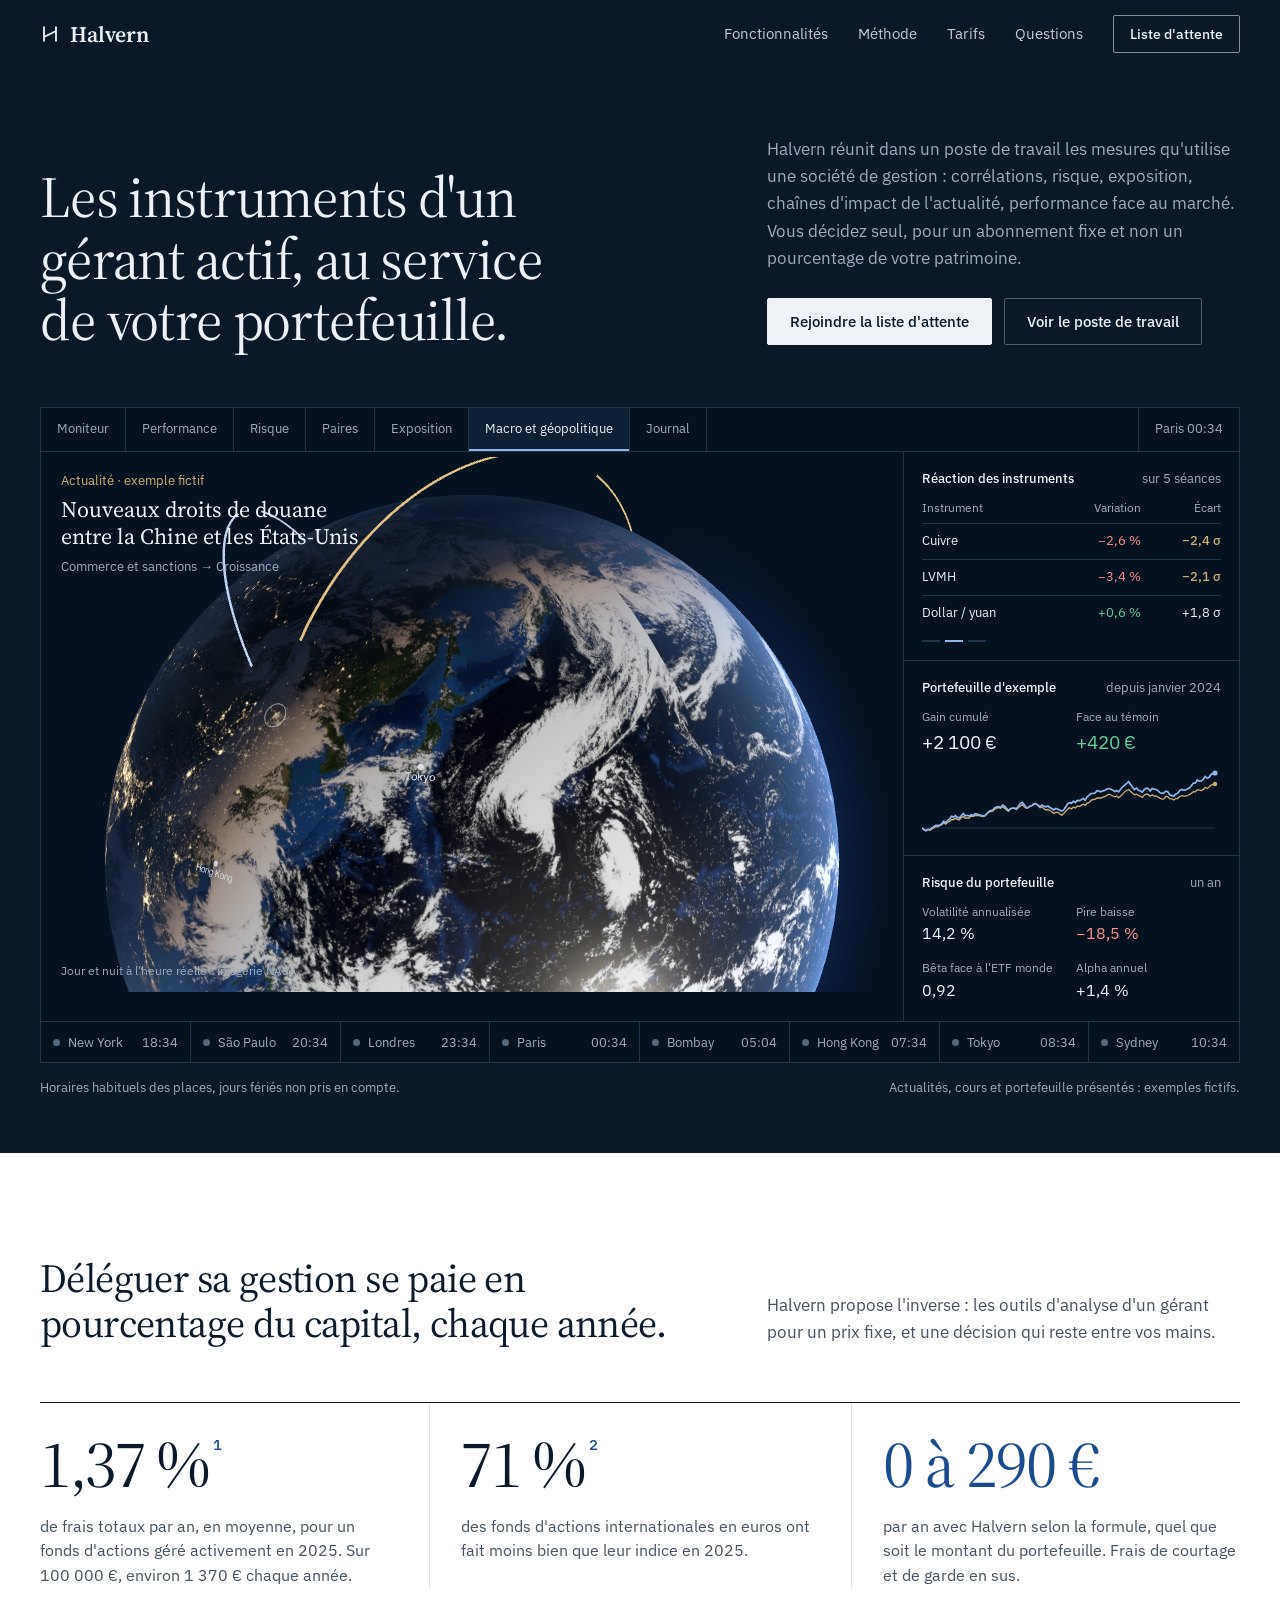
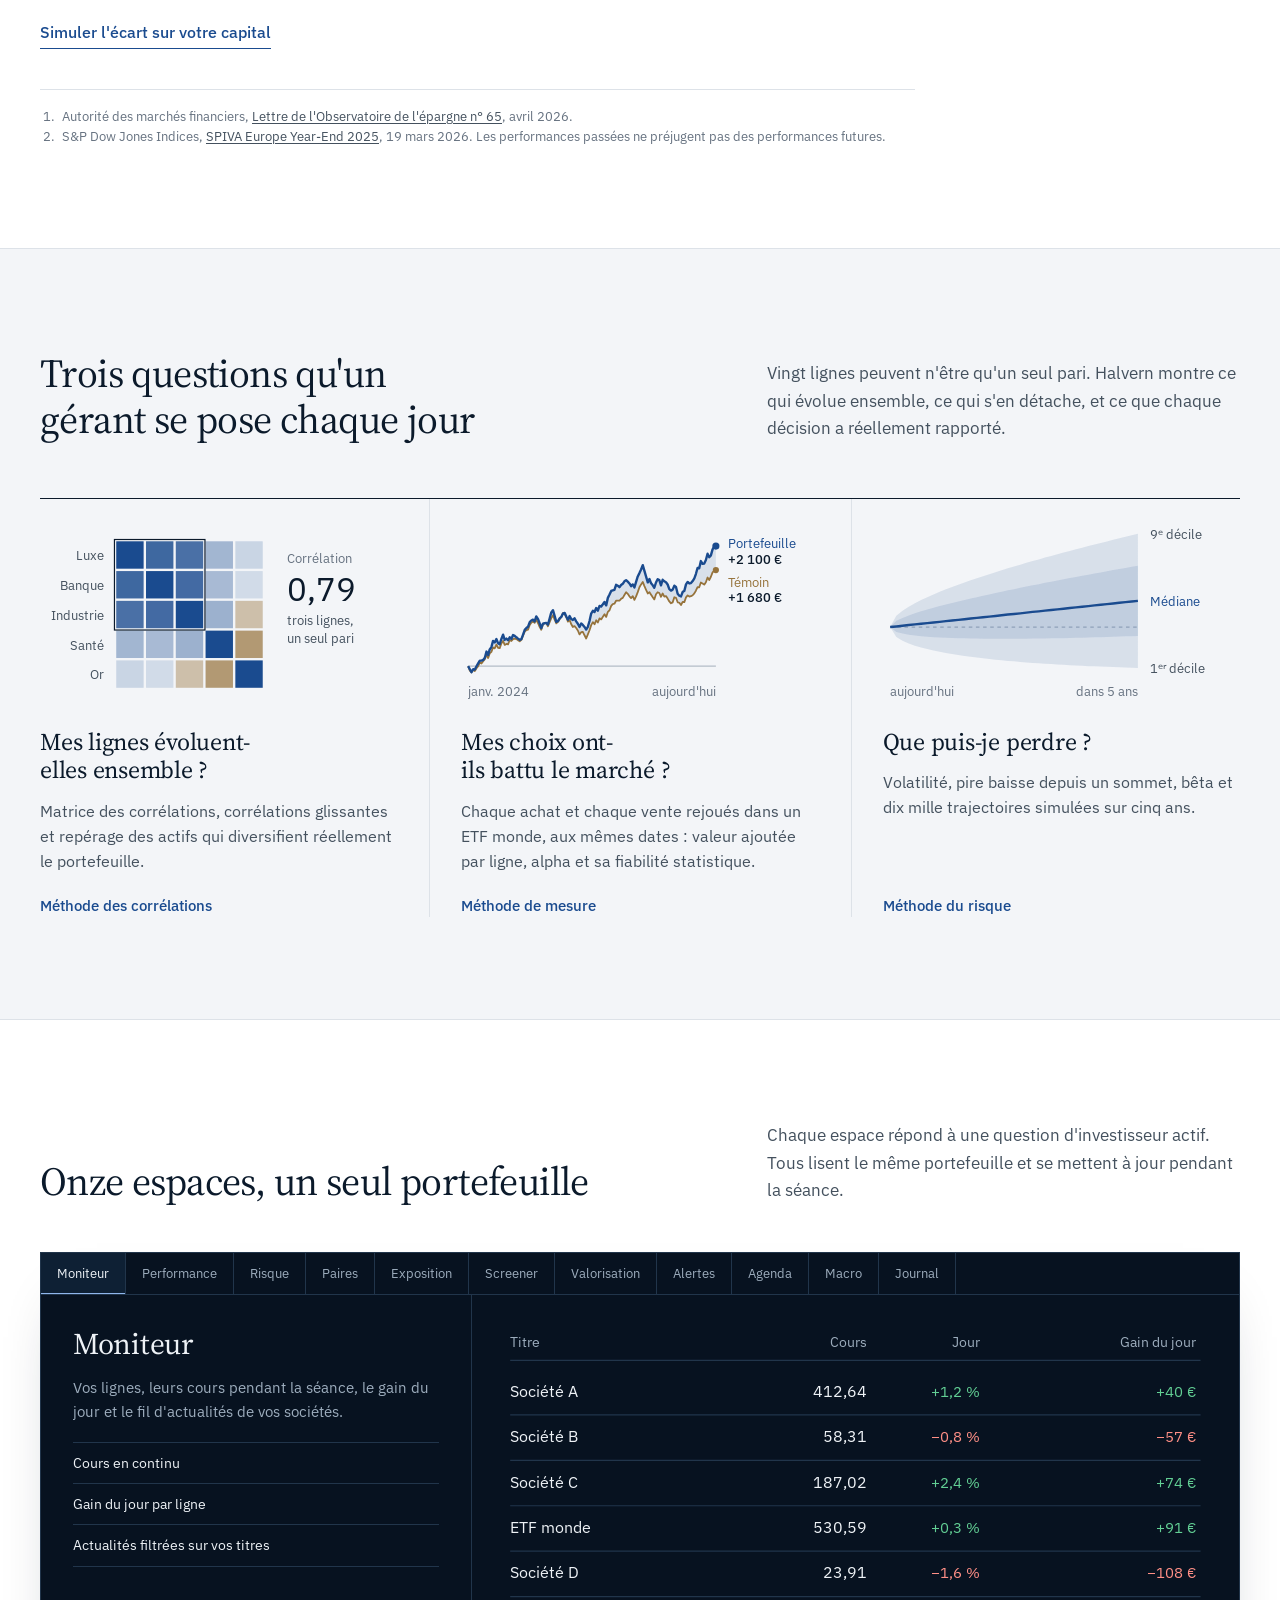
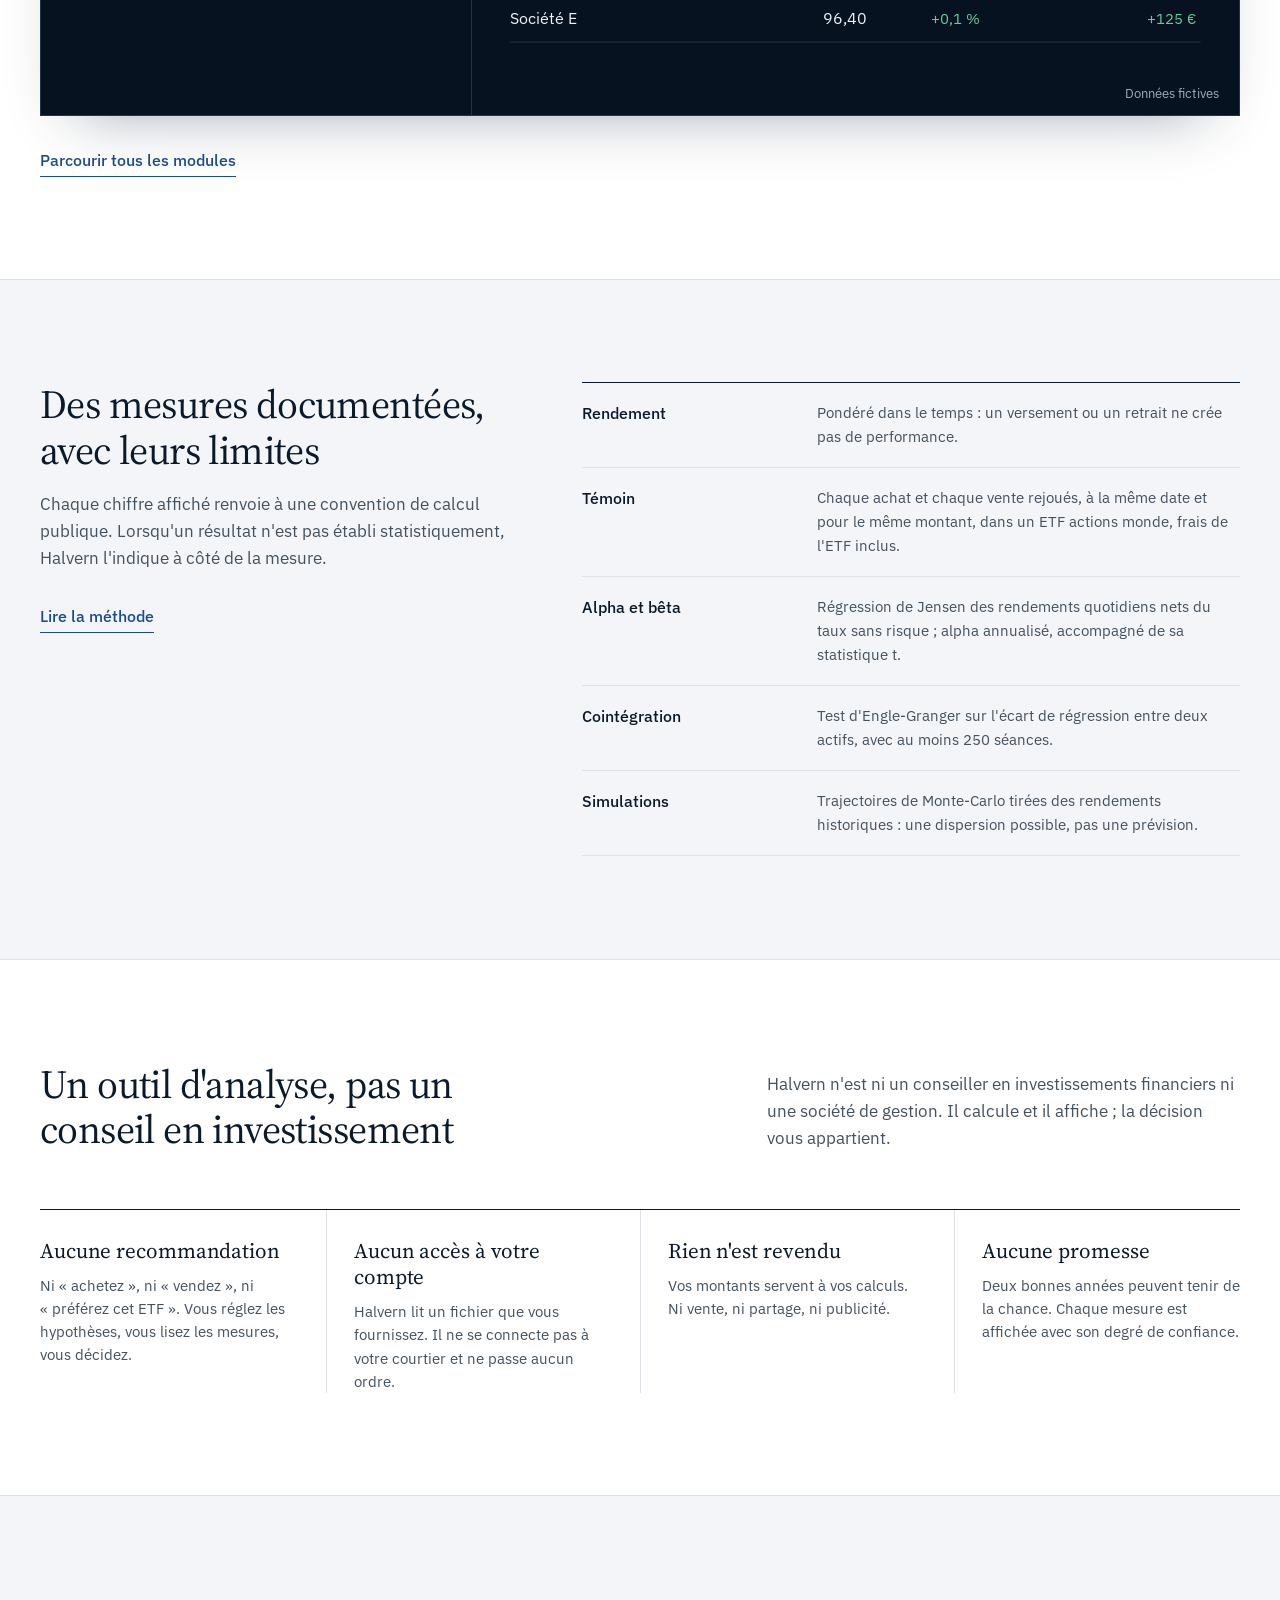
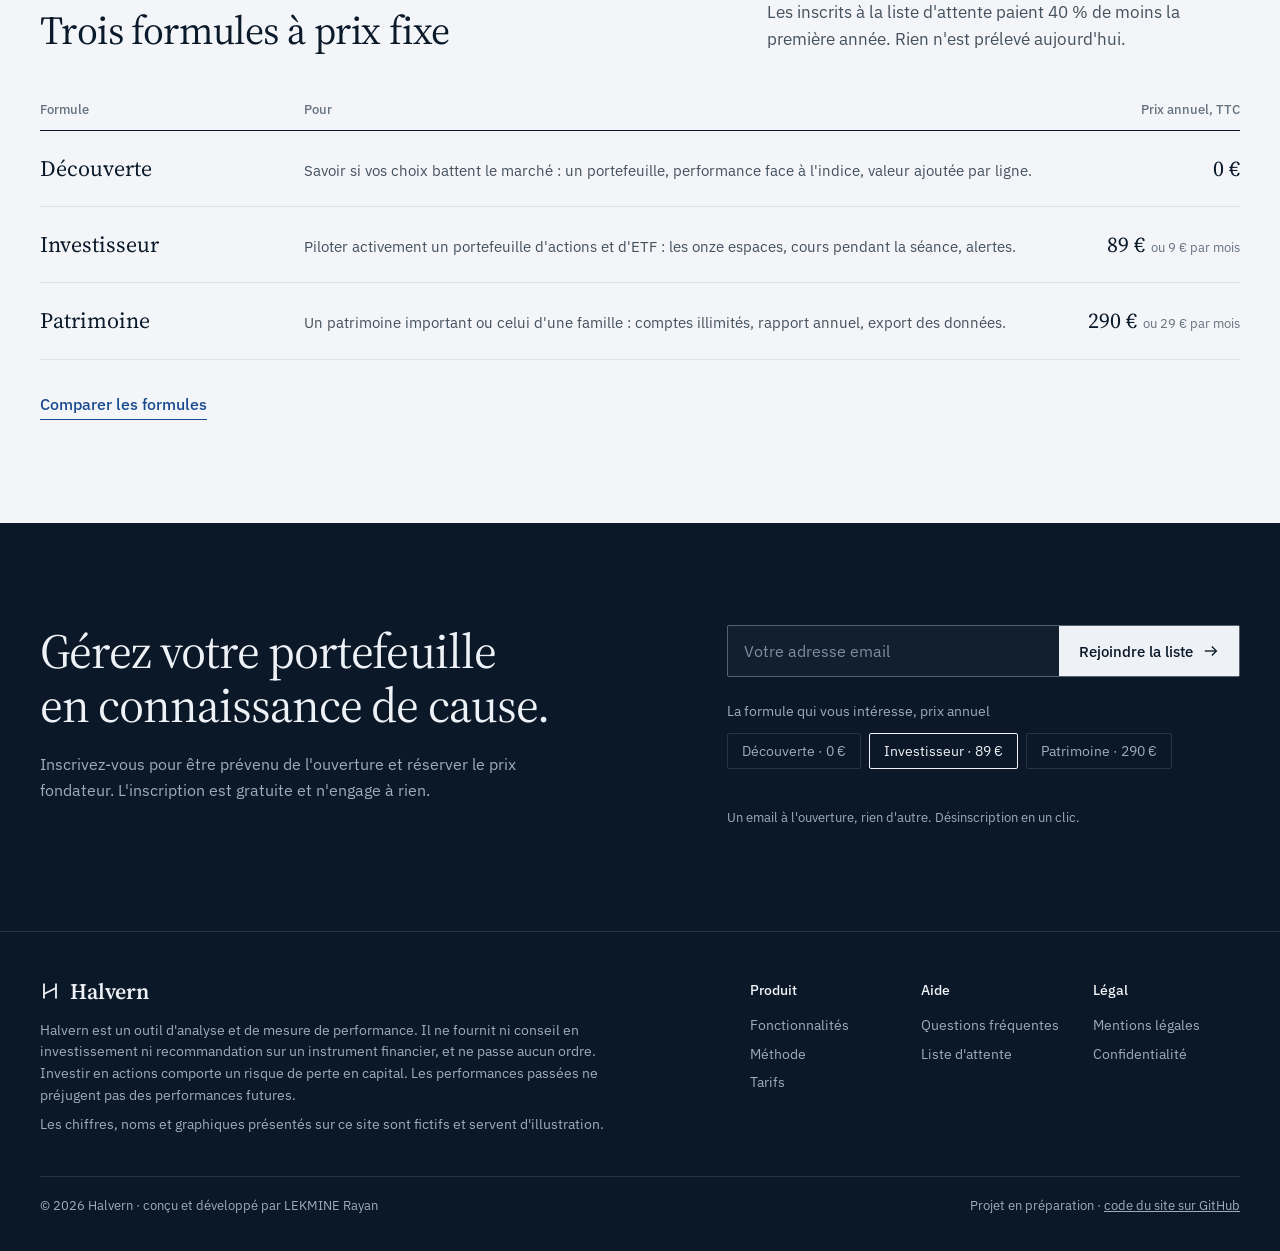
==== index.html @ 49f738a2 "Site de présentation de Halvern" ====
<!doctype html>
<html lang="fr">
<head>
<meta charset="utf-8">
<meta name="viewport" content="width=device-width, initial-scale=1, viewport-fit=cover">
<title>Halvern</title>
<meta name="description" content="Halvern réunit les instruments d'un gérant actif : corrélations, risque, exposition, chaînes d'impact de l'actualité et mesure de vos décisions face au marché, pour un abonnement fixe.">
<link rel="canonical" href="https://rlekmine-oa.github.io/halvern/">
<link rel="icon" href="favicon.svg" type="image/svg+xml">
<meta name="theme-color" content="#0a1828">
<meta name="author" content="LEKMINE Rayan">
<meta property="og:type" content="website">
<meta property="og:locale" content="fr_FR">
<meta property="og:site_name" content="Halvern">
<meta property="og:title" content="Halvern">
<meta property="og:description" content="Halvern réunit les instruments d&#x27;un gérant actif : corrélations, risque, exposition, chaînes d&#x27;impact de l&#x27;actualité et mesure de vos décisions face au marché, pour un abonnement fixe.">
<meta property="og:url" content="https://rlekmine-oa.github.io/halvern/">
<meta property="og:image" content="https://rlekmine-oa.github.io/halvern/og.png">
<meta property="og:image:width" content="1200">
<meta property="og:image:height" content="630">
<meta name="twitter:card" content="summary_large_image">
<meta name="twitter:image" content="https://rlekmine-oa.github.io/halvern/og.png">
<link rel="stylesheet" href="fonts/fonts.css">
<link rel="stylesheet" href="styles.css">
</head>
<body>
<header class="entete bande" id="entete">
  <div class="cadre">
    <a class="marque" href="index.html" aria-label="Halvern, accueil"><svg viewBox="0 0 20 20" aria-hidden="true"><path d="M4 2.5v15M16 2.5v15M4 13 16 7" fill="none" stroke="currentColor" stroke-width="1.8"/></svg>Halvern</a>
    <nav class="nav" aria-label="Navigation principale">
      <a href="fonctionnalites.html">Fonctionnalités</a>
      <a href="methode.html">Méthode</a>
      <a href="tarifs.html">Tarifs</a>
      <a href="questions.html">Questions</a>
      <a class="cta" href="index.html#rejoindre">Liste d'attente</a>
      <button class="bouton-menu" id="bouton-menu" type="button" aria-expanded="false" aria-controls="menu-mobile">Menu</button>
    </nav>
  </div>
  <nav class="menu-mobile cadre" id="menu-mobile" aria-label="Navigation sur téléphone" hidden>
    <a href="index.html" aria-current="page">Accueil</a>
    <a href="fonctionnalites.html">Fonctionnalités</a>
    <a href="methode.html">Méthode</a>
    <a href="tarifs.html">Tarifs</a>
    <a href="questions.html">Questions</a>
    <a href="index.html#rejoindre">Liste d'attente</a>
  </nav>
</header>

<main id="haut">
<section class="ouverture bande" aria-labelledby="titre">
  <div class="cadre">
    <div class="ouv-tete">
      <h1 id="titre">Les instruments d'un gérant actif, au service de votre portefeuille.</h1>
      <div class="ouv-droite">
        <p class="chapo">Halvern réunit dans un poste de travail les mesures qu'utilise une société de gestion : corrélations, risque, exposition, chaînes d'impact de l'actualité, performance face au marché. Vous décidez seul, pour un abonnement fixe et non un pourcentage de votre patrimoine.</p>
        <div class="actions"><a class="bouton-plein" href="#rejoindre">Rejoindre la liste d'attente</a><a class="bouton-vide" href="fonctionnalites.html">Voir le poste de travail</a></div>
      </div>
    </div>

    <div class="terminal" id="terminal">
      <div class="term-barre">
        <div class="term-onglets" aria-hidden="true"><span>Moniteur</span><span>Performance</span><span>Risque</span><span>Paires</span><span>Exposition</span><span class="actif">Macro et géopolitique</span><span>Journal</span></div>
        <div class="term-info" id="cm-heure">Heure de Paris</div>
      </div>
      <div class="term-corps">
        <div class="globe-site" id="globe-site">
          <div class="globe-toile" id="globe-toile" aria-hidden="true"></div>
          <div class="globe-fait" id="globe-fait">
            <p class="etiquette">Actualité · exemple fictif</p>
            <p class="ci-fait" id="ci-fait">L'OPEP+ réduit sa production</p>
            <p class="ci-chemin" id="ci-chemin">Pétrole → Inflation → Fed</p>
          </div>
          <p class="globe-credit">Jour et nuit à l'heure réelle · imagerie NASA</p>
        </div>
        <div class="term-rail">
          <div class="term-bloc">
            <div class="term-titre"><span>Réaction des instruments</span><span>sur 5 séances</span></div>
            <div class="ci-corps" id="ci-corps">
              <table class="ci-table"><thead><tr><th>Instrument</th><th>Variation</th><th>Écart</th></tr></thead><tbody id="ci-lignes">
                <tr><td>Brent</td><td class="pos">+4,2 %</td><td class="fort">+2,8 σ</td></tr>
                <tr><td>Taux US 10 ans</td><td class="pos">+11 pb</td><td class="fort">+2,1 σ</td></tr>
                <tr><td>Air France-KLM</td><td class="neg">−3,1 %</td><td>−1,7 σ</td></tr></tbody></table>
            </div>
            <div class="ci-points" id="ci-points" aria-hidden="true"><i class="actif"></i><i></i><i></i></div>
          </div>
          <div class="term-bloc">
            <div class="term-titre"><span>Portefeuille d'exemple</span><span>depuis janvier 2024</span></div>
            <div class="cp-chiffres"><div><span class="l">Gain cumulé</span><span class="v">+2 100 €</span></div><div><span class="l">Face au témoin</span><span class="v pos">+420 €</span></div></div>
            <svg class="cp-trace" id="cp-trace" viewBox="0 0 300 70" role="img" aria-label="Gain cumulé du portefeuille d'exemple et de son témoin"></svg>
          </div>
          <div class="term-bloc">
            <div class="term-titre"><span>Risque du portefeuille</span><span>un an</span></div>
            <div class="term-mesures">
              <div><span class="l">Volatilité annualisée</span><span class="v">14,2 %</span></div>
              <div><span class="l">Pire baisse</span><span class="v neg">−18,5 %</span></div>
              <div><span class="l">Bêta face à l'ETF monde</span><span class="v">0,92</span></div>
              <div><span class="l">Alpha annuel</span><span class="v">+1,4 %</span></div>
            </div>
          </div>
        </div>
      </div>
      <ul class="term-places" id="cm-liste" aria-label="Places boursières, heure locale"></ul>
    </div>
    <div class="ouv-pied"><span>Horaires habituels des places, jours fériés non pris en compte.</span><span>Actualités, cours et portefeuille présentés : exemples fictifs.</span></div>
  </div>
</section>

<section class="constat bande" aria-labelledby="t-constat">
  <div class="cadre">
    <div class="tete-section">
      <h2 class="titre-section" id="t-constat">Déléguer sa gestion se paie en pourcentage du capital, chaque année.</h2>
      <p class="chapeau">Halvern propose l'inverse : les outils d'analyse d'un gérant pour un prix fixe, et une décision qui reste entre vos mains.</p>
    </div>
    <div class="chiffres-cles">
      <div><div class="grand">1,37 %<sup class="renvoi"><a href="#notes" aria-label="Note 1">1</a></sup></div><p>de frais totaux par an, en moyenne, pour un fonds d'actions géré activement en 2025. Sur 100 000 €, environ 1 370 € chaque année.</p></div>
      <div><div class="grand">71 %<sup class="renvoi"><a href="#notes" aria-label="Note 2">2</a></sup></div><p>des fonds d'actions internationales en euros ont fait moins bien que leur indice en 2025.</p></div>
      <div><div class="grand bleu">0 à 290 €</div><p>par an avec Halvern selon la formule, quel que soit le montant du portefeuille. Frais de courtage et de garde en sus.</p></div>
    </div>
    <a class="lien-fort" href="tarifs.html#frais">Simuler l'écart sur votre capital</a>
    <ol class="notes" id="notes">
      <li>Autorité des marchés financiers, <a href="https://www.amf-france.org/fr/actualites-publications/actualites/les-frais-des-placements-financiers-continuent-de-baisser-en-particulier-ceux-des-fonds">Lettre de l'Observatoire de l'épargne n° 65</a>, avril 2026.</li>
      <li>S&amp;P Dow Jones Indices, <a href="https://www.spglobal.com/spdji/en/spiva/article/spiva-europe-year-end-2025/">SPIVA Europe Year-End 2025</a>, 19 mars 2026. Les performances passées ne préjugent pas des performances futures.</li>
    </ol>
  </div>
</section>

<section class="piliers bande gris" aria-labelledby="t-piliers">
  <div class="cadre">
    <div class="tete-section">
      <h2 class="titre-section" id="t-piliers">Trois questions qu'un gérant se pose chaque jour</h2>
      <p class="chapeau">Vingt lignes peuvent n'être qu'un seul pari. Halvern montre ce qui évolue ensemble, ce qui s'en détache, et ce que chaque décision a réellement rapporté.</p>
    </div>
    <div class="trois">
      <a class="pilier" href="methode.html#correlations">
        <svg viewBox="0 0 300 150" role="img" aria-label="Matrice de corrélations d'un portefeuille fictif : trois lignes très corrélées, deux qui diversifient."><text x="54" y="28" font-size="11" text-anchor="end" fill="var(--encre-2)" font-family="IBM Plex Sans, sans-serif">Luxe</text><rect x="64" y="12" width="23" height="23" fill="var(--accent)" fill-opacity="1.00"/><rect x="89" y="12" width="23" height="23" fill="var(--accent)" fill-opacity="0.83"/><rect x="114" y="12" width="23" height="23" fill="var(--accent)" fill-opacity="0.78"/><rect x="139" y="12" width="23" height="23" fill="var(--accent)" fill-opacity="0.37"/><rect x="164" y="12" width="23" height="23" fill="var(--accent)" fill-opacity="0.19"/><text x="54" y="53" font-size="11" text-anchor="end" fill="var(--encre-2)" font-family="IBM Plex Sans, sans-serif">Banque</text><rect x="64" y="37" width="23" height="23" fill="var(--accent)" fill-opacity="0.83"/><rect x="89" y="37" width="23" height="23" fill="var(--accent)" fill-opacity="1.00"/><rect x="114" y="37" width="23" height="23" fill="var(--accent)" fill-opacity="0.81"/><rect x="139" y="37" width="23" height="23" fill="var(--accent)" fill-opacity="0.34"/><rect x="164" y="37" width="23" height="23" fill="var(--accent)" fill-opacity="0.15"/><text x="54" y="78" font-size="11" text-anchor="end" fill="var(--encre-2)" font-family="IBM Plex Sans, sans-serif">Industrie</text><rect x="64" y="62" width="23" height="23" fill="var(--accent)" fill-opacity="0.78"/><rect x="89" y="62" width="23" height="23" fill="var(--accent)" fill-opacity="0.81"/><rect x="114" y="62" width="23" height="23" fill="var(--accent)" fill-opacity="1.00"/><rect x="139" y="62" width="23" height="23" fill="var(--accent)" fill-opacity="0.40"/><rect x="164" y="62" width="23" height="23" fill="var(--temoin)" fill-opacity="0.41"/><text x="54" y="103" font-size="11" text-anchor="end" fill="var(--encre-2)" font-family="IBM Plex Sans, sans-serif">Santé</text><rect x="64" y="87" width="23" height="23" fill="var(--accent)" fill-opacity="0.37"/><rect x="89" y="87" width="23" height="23" fill="var(--accent)" fill-opacity="0.34"/><rect x="114" y="87" width="23" height="23" fill="var(--accent)" fill-opacity="0.40"/><rect x="139" y="87" width="23" height="23" fill="var(--accent)" fill-opacity="1.00"/><rect x="164" y="87" width="23" height="23" fill="var(--temoin)" fill-opacity="0.70"/><text x="54" y="128" font-size="11" text-anchor="end" fill="var(--encre-2)" font-family="IBM Plex Sans, sans-serif">Or</text><rect x="64" y="112" width="23" height="23" fill="var(--accent)" fill-opacity="0.19"/><rect x="89" y="112" width="23" height="23" fill="var(--accent)" fill-opacity="0.15"/><rect x="114" y="112" width="23" height="23" fill="var(--temoin)" fill-opacity="0.41"/><rect x="139" y="112" width="23" height="23" fill="var(--temoin)" fill-opacity="0.70"/><rect x="164" y="112" width="23" height="23" fill="var(--accent)" fill-opacity="1.00"/><rect x="62.5" y="10.5" width="76" height="76" fill="none" stroke="var(--encre)" stroke-width="1"/><text x="207" y="30" font-size="11" fill="var(--discret)" font-family="IBM Plex Sans, sans-serif">Corrélation</text><text x="207" y="62" font-size="28" fill="var(--encre)" font-family="Source Serif 4, Georgia, serif">0,79</text><text x="207" y="82" font-size="11" fill="var(--encre-2)" font-family="IBM Plex Sans, sans-serif">trois lignes,</text><text x="207" y="97" font-size="11" fill="var(--encre-2)" font-family="IBM Plex Sans, sans-serif">un seul pari</text></svg>
        <h3>Mes lignes évoluent-elles ensemble ?</h3>
        <p>Matrice des corrélations, corrélations glissantes et repérage des actifs qui diversifient réellement le portefeuille.</p>
        <span class="lien">Méthode des corrélations</span>
      </a>
      <a class="pilier" href="methode.html#performance">
        <svg viewBox="0 0 300 150" role="img" aria-label="Gain cumulé d'un portefeuille fictif et de son témoin en ETF monde."><line x1="6" y1="116.8" x2="214" y2="116.8" stroke="var(--filet-fort)" stroke-width="1"/><polygon points="6.0,116.8 7.4,119.4 8.8,121.9 10.2,119.4 11.6,119.7 13.0,116.9 14.4,114.5 15.8,112.2 17.2,112.2 18.6,111.6 20.0,109.8 21.4,104.6 22.8,107.5 24.1,102.8 25.5,100.9 26.9,95.6 28.3,96.9 29.7,94.1 31.1,97.5 32.5,98.4 33.9,94.0 35.3,90.4 36.7,94.7 38.1,93.7 39.5,95.1 40.9,92.6 42.3,94.0 43.7,90.7 45.1,91.4 46.5,92.6 47.9,93.7 49.3,94.7 50.7,94.2 52.1,90.4 53.5,86.4 54.9,84.8 56.3,83.7 57.7,79.8 59.0,78.5 60.4,77.8 61.8,79.3 63.2,75.1 64.6,77.1 66.0,80.8 67.4,84.9 68.8,81.1 70.2,80.8 71.6,80.5 73.0,81.9 74.4,76.8 75.8,71.7 77.2,69.8 78.6,74.6 80.0,79.6 81.4,79.1 82.8,76.7 84.2,75.5 85.6,72.7 87.0,72.1 88.4,75.1 89.8,77.8 91.2,74.8 92.6,77.3 93.9,78.1 95.3,76.6 96.7,79.2 98.1,81.2 99.5,83.9 100.9,81.0 102.3,82.2 103.7,83.9 105.1,86.1 106.5,83.9 107.9,78.9 109.3,72.7 110.7,70.3 112.1,71.4 113.5,68.0 114.9,70.3 116.3,66.3 117.7,66.8 119.1,64.9 120.5,62.9 121.9,65.8 123.3,59.5 124.7,56.7 126.1,53.7 127.4,53.2 128.8,52.7 130.2,48.5 131.6,49.3 133.0,50.5 134.4,48.7 135.8,47.7 137.2,45.6 138.6,44.6 140.0,45.9 141.4,47.4 142.8,49.7 144.2,48.2 145.6,50.7 147.0,46.1 148.4,41.5 149.8,38.7 151.2,35.7 152.6,32.0 154.0,36.9 155.4,41.6 156.8,46.5 158.2,43.7 159.6,47.3 161.0,49.0 162.3,51.0 163.7,46.6 165.1,43.8 166.5,44.6 167.9,49.0 169.3,44.3 170.7,45.6 172.1,46.4 173.5,48.3 174.9,52.2 176.3,53.4 177.7,52.6 179.1,49.3 180.5,50.3 181.9,56.0 183.3,57.7 184.7,58.3 186.1,54.6 187.5,53.6 188.9,48.2 190.3,46.1 191.7,47.4 193.1,47.1 194.5,45.4 195.9,43.1 197.2,39.5 198.6,34.4 200.0,34.6 201.4,28.6 202.8,31.0 204.2,30.7 205.6,27.7 207.0,22.4 208.4,25.4 209.8,23.8 211.2,18.8 212.6,16.5 214.0,16.0 214.0,36.2 212.6,36.7 211.2,38.1 209.8,41.8 208.4,44.5 207.0,42.4 205.6,46.4 204.2,48.4 202.8,47.4 201.4,46.6 200.0,50.6 198.6,50.4 197.2,53.5 195.9,55.7 194.5,57.3 193.1,58.1 191.7,58.4 190.3,57.4 188.9,59.1 187.5,63.1 186.1,62.9 184.7,65.5 183.3,63.6 181.9,63.2 180.5,59.4 179.1,59.0 177.7,63.3 176.3,64.1 174.9,62.5 173.5,60.1 172.1,58.0 170.7,58.4 169.3,55.8 167.9,58.6 166.5,55.4 165.1,54.8 163.7,56.5 162.3,60.8 161.0,59.0 159.6,56.9 158.2,54.7 156.8,55.8 155.4,52.7 154.0,49.6 152.6,46.1 151.2,48.2 149.8,50.6 148.4,54.7 147.0,58.3 145.6,61.2 144.2,58.1 142.8,59.7 141.4,58.2 140.0,56.1 138.6,54.8 137.2,57.1 135.8,59.5 134.4,60.3 133.0,61.9 131.6,61.8 130.2,61.9 128.8,64.4 127.4,64.7 126.1,66.2 124.7,69.9 123.3,71.2 121.9,75.5 120.5,73.3 119.1,75.4 117.7,77.6 116.3,76.7 114.9,80.2 113.5,78.3 112.1,81.7 110.7,79.9 109.3,82.4 107.9,86.7 106.5,90.1 105.1,93.6 103.7,90.9 102.3,88.0 100.9,88.3 99.5,90.2 98.1,86.9 96.7,84.8 95.3,83.2 93.9,84.0 92.6,81.7 91.2,78.1 89.8,79.5 88.4,75.8 87.0,72.9 85.6,72.2 84.2,75.6 82.8,77.4 81.4,79.7 80.0,80.9 78.6,77.8 77.2,74.1 75.8,76.5 74.4,79.9 73.0,83.3 71.6,80.7 70.2,80.6 68.8,82.0 67.4,86.3 66.0,83.8 64.6,80.6 63.2,77.8 61.8,80.5 60.4,79.4 59.0,80.4 57.7,82.3 56.3,86.2 54.9,86.6 53.5,87.9 52.1,91.2 50.7,94.8 49.3,96.0 47.9,95.0 46.5,94.1 45.1,93.7 43.7,94.1 42.3,95.7 40.9,94.9 39.5,98.5 38.1,98.2 36.7,99.0 35.3,95.6 33.9,97.8 32.5,101.7 31.1,101.4 29.7,98.8 28.3,101.9 26.9,101.1 25.5,104.8 24.1,106.2 22.8,110.0 21.4,107.2 20.0,110.9 18.6,112.7 17.2,114.6 15.8,113.9 14.4,116.8 13.0,118.6 11.6,120.9 10.2,119.8 8.8,122.0 7.4,120.6 6.0,116.8" fill="var(--voile)"/><polyline points="6.0,116.8 7.4,120.6 8.8,122.0 10.2,119.8 11.6,120.9 13.0,118.6 14.4,116.8 15.8,113.9 17.2,114.6 18.6,112.7 20.0,110.9 21.4,107.2 22.8,110.0 24.1,106.2 25.5,104.8 26.9,101.1 28.3,101.9 29.7,98.8 31.1,101.4 32.5,101.7 33.9,97.8 35.3,95.6 36.7,99.0 38.1,98.2 39.5,98.5 40.9,94.9 42.3,95.7 43.7,94.1 45.1,93.7 46.5,94.1 47.9,95.0 49.3,96.0 50.7,94.8 52.1,91.2 53.5,87.9 54.9,86.6 56.3,86.2 57.7,82.3 59.0,80.4 60.4,79.4 61.8,80.5 63.2,77.8 64.6,80.6 66.0,83.8 67.4,86.3 68.8,82.0 70.2,80.6 71.6,80.7 73.0,83.3 74.4,79.9 75.8,76.5 77.2,74.1 78.6,77.8 80.0,80.9 81.4,79.7 82.8,77.4 84.2,75.6 85.6,72.2 87.0,72.9 88.4,75.8 89.8,79.5 91.2,78.1 92.6,81.7 93.9,84.0 95.3,83.2 96.7,84.8 98.1,86.9 99.5,90.2 100.9,88.3 102.3,88.0 103.7,90.9 105.1,93.6 106.5,90.1 107.9,86.7 109.3,82.4 110.7,79.9 112.1,81.7 113.5,78.3 114.9,80.2 116.3,76.7 117.7,77.6 119.1,75.4 120.5,73.3 121.9,75.5 123.3,71.2 124.7,69.9 126.1,66.2 127.4,64.7 128.8,64.4 130.2,61.9 131.6,61.8 133.0,61.9 134.4,60.3 135.8,59.5 137.2,57.1 138.6,54.8 140.0,56.1 141.4,58.2 142.8,59.7 144.2,58.1 145.6,61.2 147.0,58.3 148.4,54.7 149.8,50.6 151.2,48.2 152.6,46.1 154.0,49.6 155.4,52.7 156.8,55.8 158.2,54.7 159.6,56.9 161.0,59.0 162.3,60.8 163.7,56.5 165.1,54.8 166.5,55.4 167.9,58.6 169.3,55.8 170.7,58.4 172.1,58.0 173.5,60.1 174.9,62.5 176.3,64.1 177.7,63.3 179.1,59.0 180.5,59.4 181.9,63.2 183.3,63.6 184.7,65.5 186.1,62.9 187.5,63.1 188.9,59.1 190.3,57.4 191.7,58.4 193.1,58.1 194.5,57.3 195.9,55.7 197.2,53.5 198.6,50.4 200.0,50.6 201.4,46.6 202.8,47.4 204.2,48.4 205.6,46.4 207.0,42.4 208.4,44.5 209.8,41.8 211.2,38.1 212.6,36.7 214.0,36.2" fill="none" stroke="var(--temoin)" stroke-width="1.5" stroke-linejoin="round"/><polyline points="6.0,116.8 7.4,119.4 8.8,121.9 10.2,119.4 11.6,119.7 13.0,116.9 14.4,114.5 15.8,112.2 17.2,112.2 18.6,111.6 20.0,109.8 21.4,104.6 22.8,107.5 24.1,102.8 25.5,100.9 26.9,95.6 28.3,96.9 29.7,94.1 31.1,97.5 32.5,98.4 33.9,94.0 35.3,90.4 36.7,94.7 38.1,93.7 39.5,95.1 40.9,92.6 42.3,94.0 43.7,90.7 45.1,91.4 46.5,92.6 47.9,93.7 49.3,94.7 50.7,94.2 52.1,90.4 53.5,86.4 54.9,84.8 56.3,83.7 57.7,79.8 59.0,78.5 60.4,77.8 61.8,79.3 63.2,75.1 64.6,77.1 66.0,80.8 67.4,84.9 68.8,81.1 70.2,80.8 71.6,80.5 73.0,81.9 74.4,76.8 75.8,71.7 77.2,69.8 78.6,74.6 80.0,79.6 81.4,79.1 82.8,76.7 84.2,75.5 85.6,72.7 87.0,72.1 88.4,75.1 89.8,77.8 91.2,74.8 92.6,77.3 93.9,78.1 95.3,76.6 96.7,79.2 98.1,81.2 99.5,83.9 100.9,81.0 102.3,82.2 103.7,83.9 105.1,86.1 106.5,83.9 107.9,78.9 109.3,72.7 110.7,70.3 112.1,71.4 113.5,68.0 114.9,70.3 116.3,66.3 117.7,66.8 119.1,64.9 120.5,62.9 121.9,65.8 123.3,59.5 124.7,56.7 126.1,53.7 127.4,53.2 128.8,52.7 130.2,48.5 131.6,49.3 133.0,50.5 134.4,48.7 135.8,47.7 137.2,45.6 138.6,44.6 140.0,45.9 141.4,47.4 142.8,49.7 144.2,48.2 145.6,50.7 147.0,46.1 148.4,41.5 149.8,38.7 151.2,35.7 152.6,32.0 154.0,36.9 155.4,41.6 156.8,46.5 158.2,43.7 159.6,47.3 161.0,49.0 162.3,51.0 163.7,46.6 165.1,43.8 166.5,44.6 167.9,49.0 169.3,44.3 170.7,45.6 172.1,46.4 173.5,48.3 174.9,52.2 176.3,53.4 177.7,52.6 179.1,49.3 180.5,50.3 181.9,56.0 183.3,57.7 184.7,58.3 186.1,54.6 187.5,53.6 188.9,48.2 190.3,46.1 191.7,47.4 193.1,47.1 194.5,45.4 195.9,43.1 197.2,39.5 198.6,34.4 200.0,34.6 201.4,28.6 202.8,31.0 204.2,30.7 205.6,27.7 207.0,22.4 208.4,25.4 209.8,23.8 211.2,18.8 212.6,16.5 214.0,16.0" fill="none" stroke="var(--accent)" stroke-width="2" stroke-linejoin="round"/><circle cx="214" cy="16.0" r="3" fill="var(--accent)"/><circle cx="214" cy="36.2" r="2.6" fill="var(--temoin)"/><text x="224" y="18.0" font-size="11" fill="var(--accent)" font-family="IBM Plex Sans, sans-serif">Portefeuille</text><text x="224" y="31.0" font-size="11" font-weight="500" fill="var(--encre)" font-family="IBM Plex Sans, sans-serif">+2 100 €</text><text x="224" y="50.0" font-size="11" fill="var(--temoin)" font-family="IBM Plex Sans, sans-serif">Témoin</text><text x="224" y="63.0" font-size="11" font-weight="500" fill="var(--encre)" font-family="IBM Plex Sans, sans-serif">+1 680 €</text><text x="6" y="142" font-size="11" fill="var(--discret)" font-family="IBM Plex Sans, sans-serif">janv. 2024</text><text x="214" y="142" font-size="11" text-anchor="end" fill="var(--discret)" font-family="IBM Plex Sans, sans-serif">aujourd'hui</text></svg>
        <h3>Mes choix ont-ils battu le marché ?</h3>
        <p>Chaque achat et chaque vente rejoués dans un ETF monde, aux mêmes dates : valeur ajoutée par ligne, alpha et sa fiabilité statistique.</p>
        <span class="lien">Méthode de mesure</span>
      </a>
      <a class="pilier" href="methode.html#risque">
        <svg viewBox="0 0 300 150" role="img" aria-label="Éventail de trajectoires simulées sur cinq ans pour un portefeuille fictif."><line x1="6" y1="84" x2="214" y2="84" stroke="var(--filet-fort)" stroke-width="1" stroke-dasharray="3 3"/><polygon points="6.0,84.0 11.2,74.5 16.4,70.3 21.6,66.9 26.8,64.0 32.0,61.3 37.2,58.9 42.4,56.6 47.6,54.4 52.8,52.3 58.0,50.3 63.2,48.4 68.4,46.6 73.6,44.7 78.8,43.0 84.0,41.3 89.2,39.6 94.4,37.9 99.6,36.3 104.8,34.7 110.0,33.2 115.2,31.6 120.4,30.1 125.6,28.6 130.8,27.2 136.0,25.7 141.2,24.3 146.4,22.9 151.6,21.5 156.8,20.1 162.0,18.7 167.2,17.4 172.4,16.0 177.6,14.7 182.8,13.4 188.0,12.1 193.2,10.8 198.4,9.5 203.6,8.2 208.8,6.9 214.0,5.7 214.0,118.3 208.8,118.2 203.6,118.0 198.4,117.8 193.2,117.6 188.0,117.4 182.8,117.2 177.6,117.0 172.4,116.8 167.2,116.5 162.0,116.3 156.8,116.0 151.6,115.7 146.4,115.4 141.2,115.1 136.0,114.8 130.8,114.4 125.6,114.1 120.4,113.7 115.2,113.3 110.0,112.8 104.8,112.4 99.6,111.9 94.4,111.4 89.2,110.8 84.0,110.2 78.8,109.6 73.6,109.0 68.4,108.2 63.2,107.5 58.0,106.7 52.8,105.8 47.6,104.8 42.4,103.7 37.2,102.5 32.0,101.2 26.8,99.6 21.6,97.8 16.4,95.5 11.2,92.4 6.0,84.0" fill="var(--voile)"/><polygon points="6.0,84.0 11.2,78.8 16.4,76.3 21.6,74.3 26.8,72.5 32.0,70.8 37.2,69.3 42.4,67.8 47.6,66.4 52.8,65.1 58.0,63.8 63.2,62.5 68.4,61.3 73.6,60.0 78.8,58.9 84.0,57.7 89.2,56.6 94.4,55.4 99.6,54.3 104.8,53.2 110.0,52.2 115.2,51.1 120.4,50.0 125.6,49.0 130.8,48.0 136.0,46.9 141.2,45.9 146.4,44.9 151.6,43.9 156.8,42.9 162.0,42.0 167.2,41.0 172.4,40.0 177.6,39.1 182.8,38.1 188.0,37.2 193.2,36.2 198.4,35.3 203.6,34.4 208.8,33.4 214.0,32.5 214.0,91.5 208.8,91.7 203.6,91.8 198.4,92.0 193.2,92.2 188.0,92.3 182.8,92.5 177.6,92.6 172.4,92.8 167.2,92.9 162.0,93.0 156.8,93.2 151.6,93.3 146.4,93.4 141.2,93.5 136.0,93.6 130.8,93.6 125.6,93.7 120.4,93.8 115.2,93.8 110.0,93.8 104.8,93.9 99.6,93.9 94.4,93.9 89.2,93.8 84.0,93.8 78.8,93.7 73.6,93.7 68.4,93.5 63.2,93.4 58.0,93.2 52.8,93.0 47.6,92.8 42.4,92.5 37.2,92.1 32.0,91.7 26.8,91.1 21.6,90.4 16.4,89.5 11.2,88.1 6.0,84.0" fill="var(--voile)"/><polyline points="6.0,84.0 11.2,83.5 16.4,82.9 21.6,82.3 26.8,81.8 32.0,81.2 37.2,80.7 42.4,80.2 47.6,79.6 52.8,79.0 58.0,78.5 63.2,78.0 68.4,77.4 73.6,76.8 78.8,76.3 84.0,75.8 89.2,75.2 94.4,74.7 99.6,74.1 104.8,73.5 110.0,73.0 115.2,72.5 120.4,71.9 125.6,71.3 130.8,70.8 136.0,70.2 141.2,69.7 146.4,69.2 151.6,68.6 156.8,68.0 162.0,67.5 167.2,67.0 172.4,66.4 177.6,65.8 182.8,65.3 188.0,64.8 193.2,64.2 198.4,63.6 203.6,63.1 208.8,62.5 214.0,62.0" fill="none" stroke="var(--accent)" stroke-width="2"/><text x="224" y="9.7" font-size="11" fill="var(--encre-2)" font-family="IBM Plex Sans, sans-serif">9ᵉ décile</text><text x="224" y="66.0" font-size="11" fill="var(--accent)" font-family="IBM Plex Sans, sans-serif">Médiane</text><text x="224" y="122.3" font-size="11" fill="var(--encre-2)" font-family="IBM Plex Sans, sans-serif">1ᵉʳ décile</text><text x="6" y="142" font-size="11" fill="var(--discret)" font-family="IBM Plex Sans, sans-serif">aujourd'hui</text><text x="214" y="142" font-size="11" text-anchor="end" fill="var(--discret)" font-family="IBM Plex Sans, sans-serif">dans 5 ans</text></svg>
        <h3>Que puis-je perdre ?</h3>
        <p>Volatilité, pire baisse depuis un sommet, bêta et dix mille trajectoires simulées sur cinq ans.</p>
        <span class="lien">Méthode du risque</span>
      </a>
    </div>
  </div>
</section>

<section class="visite bande" id="poste" aria-labelledby="t-poste">
  <div class="cadre">
    <div class="tete-section">
      <h2 class="titre-section" id="t-poste">Onze espaces, un seul portefeuille</h2>
      <p class="chapeau">Chaque espace répond à une question d'investisseur actif. Tous lisent le même portefeuille et se mettent à jour pendant la séance.</p>
    </div>
    <div class="poste" id="poste-travail">
      <div class="onglets" role="tablist" aria-label="Espaces du poste de travail" id="onglets"></div>
      <div class="ecran" id="ecran" role="tabpanel">
        <div class="ecran-texte" id="ecran-texte"></div>
        <div class="ecran-visuel"><svg id="ecran-svg" viewBox="0 0 640 320" role="img" aria-label="Aperçu de l'espace sélectionné"></svg><span class="fictif">Données fictives</span></div>
      </div>
    </div>
    <a class="lien-fort" href="fonctionnalites.html">Parcourir tous les modules</a>
  </div>
</section>

<section class="methode-resume bande gris" aria-labelledby="t-methode">
  <div class="cadre deux-colonnes">
    <div>
      <h2 class="titre-section" id="t-methode">Des mesures documentées, avec leurs limites</h2>
      <p class="chapeau">Chaque chiffre affiché renvoie à une convention de calcul publique. Lorsqu'un résultat n'est pas établi statistiquement, Halvern l'indique à côté de la mesure.</p>
      <a class="lien-fort" href="methode.html">Lire la méthode</a>
    </div>
    <div class="liste-conv">
      <div><b>Rendement</b><p>Pondéré dans le temps : un versement ou un retrait ne crée pas de performance.</p></div>
      <div><b>Témoin</b><p>Chaque achat et chaque vente rejoués, à la même date et pour le même montant, dans un ETF actions monde, frais de l'ETF inclus.</p></div>
      <div><b>Alpha et bêta</b><p>Régression de Jensen des rendements quotidiens nets du taux sans risque ; alpha annualisé, accompagné de sa statistique t.</p></div>
      <div><b>Cointégration</b><p>Test d'Engle-Granger sur l'écart de régression entre deux actifs, avec au moins 250 séances.</p></div>
      <div><b>Simulations</b><p>Trajectoires de Monte-Carlo tirées des rendements historiques : une dispersion possible, pas une prévision.</p></div>
    </div>
  </div>
</section>

<section class="perimetre bande" aria-labelledby="t-perimetre">
  <div class="cadre">
    <div class="tete-section">
      <h2 class="titre-section" id="t-perimetre">Un outil d'analyse, pas un conseil en investissement</h2>
      <p class="chapeau">Halvern n'est ni un conseiller en investissements financiers ni une société de gestion. Il calcule et il affiche ; la décision vous appartient.</p>
    </div>
    <div class="non">
      <div><b>Aucune recommandation</b><p>Ni « achetez », ni « vendez », ni « préférez cet ETF ». Vous réglez les hypothèses, vous lisez les mesures, vous décidez.</p></div>
      <div><b>Aucun accès à votre compte</b><p>Halvern lit un fichier que vous fournissez. Il ne se connecte pas à votre courtier et ne passe aucun ordre.</p></div>
      <div><b>Rien n'est revendu</b><p>Vos montants servent à vos calculs. Ni vente, ni partage, ni publicité.</p></div>
      <div><b>Aucune promesse</b><p>Deux bonnes années peuvent tenir de la chance. Chaque mesure est affichée avec son degré de confiance.</p></div>
    </div>
  </div>
</section>

<section class="formules-resume bande gris" aria-labelledby="t-formules">
  <div class="cadre">
    <div class="tete-section">
      <h2 class="titre-section" id="t-formules">Trois formules à prix fixe</h2>
      <p class="chapeau">Les inscrits à la liste d'attente paient 40 % de moins la première année. Rien n'est prélevé aujourd'hui.</p>
    </div>
    <div class="table-defile table-formules" role="region" aria-label="Formules et prix" tabindex="0">
      <table>
        <thead><tr><th>Formule</th><th>Pour</th><th>Prix annuel, TTC</th></tr></thead>
        <tbody>
          <tr><td>Découverte</td><td>Savoir si vos choix battent le marché : un portefeuille, performance face à l'indice, valeur ajoutée par ligne.</td><td class="prix">0 €</td></tr>
          <tr><td>Investisseur</td><td>Piloter activement un portefeuille d'actions et d'ETF : les onze espaces, cours pendant la séance, alertes.</td><td class="prix">89 €<small>ou 9 € par mois</small></td></tr>
          <tr><td>Patrimoine</td><td>Un patrimoine important ou celui d'une famille : comptes illimités, rapport annuel, export des données.</td><td class="prix">290 €<small>ou 29 € par mois</small></td></tr>
        </tbody>
      </table>
    </div>
    <a class="lien-fort" href="tarifs.html">Comparer les formules</a>
  </div>
</section>

<section class="rejoindre bande" id="rejoindre" aria-labelledby="t-rejoindre">
  <div class="cadre">
    <div>
      <h2 id="t-rejoindre">Gérez votre portefeuille en connaissance de cause.</h2>
      <p class="intro">Inscrivez-vous pour être prévenu de l'ouverture et réserver le prix fondateur. L'inscription est gratuite et n'engage à rien.</p>
    </div>
    <div>
      <form class="formulaire" id="formulaire" novalidate>
        <label class="sr" for="email">Adresse email</label>
        <input id="email" name="email" type="email" autocomplete="email" placeholder="Votre adresse email" required>
        <button type="submit">Rejoindre la liste<svg viewBox="0 0 18 18" aria-hidden="true"><line x1="2" y1="9" x2="15" y2="9" stroke="currentColor" stroke-width="1.5"/><polyline points="10,4 15,9 10,14" fill="none" stroke="currentColor" stroke-width="1.5"/></svg></button>
      </form>
      <fieldset class="choix-formule" id="choix-formule">
        <legend>La formule qui vous intéresse, prix annuel</legend>
        <label><input type="radio" name="formule" id="f-decouverte" value="decouverte"><span>Découverte · 0 €</span></label>
        <label><input type="radio" name="formule" id="f-investisseur" value="investisseur" checked><span>Investisseur · 89 €</span></label>
        <label><input type="radio" name="formule" id="f-patrimoine" value="patrimoine"><span>Patrimoine · 290 €</span></label>
      </fieldset>
      <p class="retour" id="retour" aria-live="polite"></p>
      <p class="mention">Un email à l'ouverture, rien d'autre. Désinscription en un clic.</p>
    </div>
  </div>
</section>
</main>

<footer class="pied bande">
  <div class="cadre">
    <div class="pied-marque">
      <a class="marque" href="index.html"><svg viewBox="0 0 20 20" aria-hidden="true"><path d="M4 2.5v15M16 2.5v15M4 13 16 7" fill="none" stroke="currentColor" stroke-width="1.8"/></svg>Halvern</a>
      <p>Halvern est un outil d'analyse et de mesure de performance. Il ne fournit ni conseil en investissement ni recommandation sur un instrument financier, et ne passe aucun ordre. Investir en actions comporte un risque de perte en capital. Les performances passées ne préjugent pas des performances futures.</p>
      <p>Les chiffres, noms et graphiques présentés sur ce site sont fictifs et servent d'illustration.</p>
    </div>
    <nav class="pied-liens" aria-label="Pied de page">
      <div><b>Produit</b><a href="fonctionnalites.html">Fonctionnalités</a><a href="methode.html">Méthode</a><a href="tarifs.html">Tarifs</a></div>
      <div><b>Aide</b><a href="questions.html">Questions fréquentes</a><a href="index.html#rejoindre">Liste d'attente</a></div>
      <div><b>Légal</b><a href="mentions.html">Mentions légales</a><a href="mentions.html#confidentialite">Confidentialité</a></div>
    </nav>
  </div>
  <div class="cadre pied-bas"><span>© 2026 Halvern · conçu et développé par LEKMINE Rayan</span><span>Projet en préparation · <a href="https://github.com/rlekmine-oa/halvern">code du site sur GitHub</a></span></div>
</footer>

<script src="vendor/globe.gl-2.46.2.min.js"></script>
<script src="geo/textures.js"></script>
<script src="site.js"></script>
</body>
</html>
---- fonts/fonts.css ----
/* Polices hébergées sur le site (SIL Open Font License, voir OFL-*.txt) : aucune requête vers Google Fonts. */
@font-face { font-family: 'Source Serif 4'; font-style: normal; font-display: swap; font-weight: 200 900; src: url(source-serif-4-latin-opsz-normal.woff2) format('woff2'); unicode-range: U+0000-00FF,U+0131,U+0152-0153,U+02BB-02BC,U+02C6,U+02DA,U+02DC,U+0304,U+0308,U+0329,U+2000-206F,U+20AC,U+2122,U+2191,U+2193,U+2212,U+2215,U+FEFF,U+FFFD; }
@font-face { font-family: 'Source Serif 4'; font-style: normal; font-display: swap; font-weight: 200 900; src: url(source-serif-4-latin-ext-opsz-normal.woff2) format('woff2'); unicode-range: U+0100-02BA,U+02BD-02C5,U+02C7-02CC,U+02CE-02D7,U+02DD-02FF,U+0304,U+0308,U+0329,U+1D00-1DBF,U+1E00-1E9F,U+1EF2-1EFF,U+2020,U+20A0-20AB,U+20AD-20C4,U+2113,U+2C60-2C7F,U+A720-A7FF; }
@font-face { font-family: 'IBM Plex Sans'; font-style: normal; font-display: swap; font-weight: 400; src: url(ibm-plex-sans-latin-400-normal.woff2) format('woff2'); unicode-range: U+0000-00FF,U+0131,U+0152-0153,U+02BB-02BC,U+02C6,U+02DA,U+02DC,U+0304,U+0308,U+0329,U+2000-206F,U+20AC,U+2122,U+2191,U+2193,U+2212,U+2215,U+FEFF,U+FFFD; }
@font-face { font-family: 'IBM Plex Sans'; font-style: normal; font-display: swap; font-weight: 400; src: url(ibm-plex-sans-latin-ext-400-normal.woff2) format('woff2'); unicode-range: U+0100-02BA,U+02BD-02C5,U+02C7-02CC,U+02CE-02D7,U+02DD-02FF,U+0304,U+0308,U+0329,U+1D00-1DBF,U+1E00-1E9F,U+1EF2-1EFF,U+2020,U+20A0-20AB,U+20AD-20C4,U+2113,U+2C60-2C7F,U+A720-A7FF; }
@font-face { font-family: 'IBM Plex Sans'; font-style: normal; font-display: swap; font-weight: 400; src: url(ibm-plex-sans-greek-400-normal.woff2) format('woff2'); unicode-range: U+0370-0377,U+037A-037F,U+0384-038A,U+038C,U+038E-03A1,U+03A3-03FF; }
@font-face { font-family: 'IBM Plex Sans'; font-style: normal; font-display: swap; font-weight: 500; src: url(ibm-plex-sans-latin-500-normal.woff2) format('woff2'); unicode-range: U+0000-00FF,U+0131,U+0152-0153,U+02BB-02BC,U+02C6,U+02DA,U+02DC,U+0304,U+0308,U+0329,U+2000-206F,U+20AC,U+2122,U+2191,U+2193,U+2212,U+2215,U+FEFF,U+FFFD; }
@font-face { font-family: 'IBM Plex Sans'; font-style: normal; font-display: swap; font-weight: 500; src: url(ibm-plex-sans-latin-ext-500-normal.woff2) format('woff2'); unicode-range: U+0100-02BA,U+02BD-02C5,U+02C7-02CC,U+02CE-02D7,U+02DD-02FF,U+0304,U+0308,U+0329,U+1D00-1DBF,U+1E00-1E9F,U+1EF2-1EFF,U+2020,U+20A0-20AB,U+20AD-20C4,U+2113,U+2C60-2C7F,U+A720-A7FF; }
@font-face { font-family: 'IBM Plex Sans'; font-style: normal; font-display: swap; font-weight: 500; src: url(ibm-plex-sans-greek-500-normal.woff2) format('woff2'); unicode-range: U+0370-0377,U+037A-037F,U+0384-038A,U+038C,U+038E-03A1,U+03A3-03FF; }
@font-face { font-family: 'IBM Plex Sans'; font-style: normal; font-display: swap; font-weight: 600; src: url(ibm-plex-sans-latin-600-normal.woff2) format('woff2'); unicode-range: U+0000-00FF,U+0131,U+0152-0153,U+02BB-02BC,U+02C6,U+02DA,U+02DC,U+0304,U+0308,U+0329,U+2000-206F,U+20AC,U+2122,U+2191,U+2193,U+2212,U+2215,U+FEFF,U+FFFD; }
@font-face { font-family: 'IBM Plex Sans'; font-style: normal; font-display: swap; font-weight: 600; src: url(ibm-plex-sans-latin-ext-600-normal.woff2) format('woff2'); unicode-range: U+0100-02BA,U+02BD-02C5,U+02C7-02CC,U+02CE-02D7,U+02DD-02FF,U+0304,U+0308,U+0329,U+1D00-1DBF,U+1E00-1E9F,U+1EF2-1EFF,U+2020,U+20A0-20AB,U+20AD-20C4,U+2113,U+2C60-2C7F,U+A720-A7FF; }
@font-face { font-family: 'IBM Plex Sans'; font-style: normal; font-display: swap; font-weight: 600; src: url(ibm-plex-sans-greek-600-normal.woff2) format('woff2'); unicode-range: U+0370-0377,U+037A-037F,U+0384-038A,U+038C,U+038E-03A1,U+03A3-03FF; }
---- styles.css ----
/* Mise en page : papier blanc et bandeaux marine. Titres en sérif posés à gauche d'une grille à deux colonnes
   inégales, texte courant et chiffres en IBM Plex Sans, filets fins, chiffres sourcés par des renvois numérotés,
   un seul cadre produit (le poste de travail) par écran. Un seul aspect, voulu : le site garde ses couleurs
   quel que soit le thème du lecteur. */
:root {
  color-scheme: light;
  --fond: #ffffff; --surface: #f3f5f8; --encre: #0b1a2b; --encre-2: #44515e; --discret: #667280;
  --filet: #dde2e8; --filet-fort: #b3bcc7; --eteint: #c3cad2;
  --accent: #1a4b8f; --temoin: #96733b; --hausse: #17774a; --baisse: #b3312b;
  --voile: rgba(26, 75, 143, 0.12); --voile-orange: rgba(150, 115, 59, 0.16);
  --nuit: #0a1828; --nuit-2: #0e2034; --nuit-3: #071220; --nuit-texte: #eef2f6; --nuit-texte-2: #9dadbd; --nuit-filet: #21354b;
  --nuit-accent: #8fb6ec; --nuit-temoin: #d0ad74; --nuit-hausse: #62cf94; --nuit-baisse: #ff8f86;
  --f-titre: "Source Serif 4", "Source Serif Pro", Georgia, "Times New Roman", serif;
  --f-texte: "IBM Plex Sans", "Segoe UI", Arial, sans-serif;
  --f-chiffre: "IBM Plex Sans", "Segoe UI", Arial, sans-serif;
  --ease: cubic-bezier(.2, .7, .1, 1);
  --section: clamp(64px, 8vw, 112px);
}

/* Socle */
* { box-sizing: border-box; }
html { -webkit-text-size-adjust: 100%; }
body { margin: 0; background: var(--fond); color: var(--encre); font-family: var(--f-texte); font-size: 16px; line-height: 1.6; font-variant-numeric: tabular-nums lining-nums; -webkit-font-smoothing: antialiased; }
body::before { content: ""; position: fixed; inset: 0 0 auto; height: env(safe-area-inset-top, 0px); z-index: 30; background: var(--nuit); }
img { max-width: 100%; }
[hidden] { display: none !important; }
::selection { background: var(--accent); color: #fff; }
.bande { padding-left: max(clamp(16px, 4vw, 40px), env(safe-area-inset-left, 0px)); padding-right: max(clamp(16px, 4vw, 40px), env(safe-area-inset-right, 0px)); }
.cadre { max-width: 1200px; margin: 0 auto; }
h1, h2, h3 { font-family: var(--f-titre); font-weight: 400; margin: 0; text-wrap: balance; }
p { margin: 0; }
a { color: inherit; }
svg text { font-variant-numeric: tabular-nums lining-nums; }
.chiffre { font-family: var(--f-chiffre); }
.pos { color: var(--hausse); } .neg { color: var(--baisse); }
.sr { position: absolute; width: 1px; height: 1px; overflow: hidden; clip: rect(0 0 0 0); white-space: nowrap; }
:focus-visible { outline: 2px solid var(--accent); outline-offset: 3px; }
.ouverture :focus-visible, .page-tete :focus-visible, .rejoindre :focus-visible, .appel :focus-visible, .pied :focus-visible, .poste :focus-visible, .entete:not(.solide) :focus-visible { outline-color: var(--nuit-accent); }
.code { font-size: 13px; font-weight: 500; color: var(--discret); }
.fictif { font-size: 12.5px; color: var(--discret); white-space: nowrap; }
.titre-section { font-size: clamp(28px, 3.1vw, 42px); line-height: 1.14; letter-spacing: -0.015em; max-width: 19em; }
.chapeau { color: var(--encre-2); font-size: 17px; line-height: 1.6; max-width: 36em; margin-top: 18px; }
.tete-section { display: grid; grid-template-columns: minmax(0, 7fr) minmax(0, 5fr); gap: 24px 64px; align-items: end; }
.tete-section .chapeau { margin-top: 0; }
@media (max-width: 860px) { .tete-section { grid-template-columns: minmax(0, 1fr); } }
.lien-fort { display: inline-block; margin-top: 32px; font-weight: 500; color: var(--accent); text-decoration: none; border-bottom: 1px solid currentColor; padding-bottom: 2px; }
.lien-fort:hover { color: var(--encre); }
.gris { background: var(--surface); }
sup.renvoi { font-family: var(--f-texte); font-size: 15px; font-weight: 500; letter-spacing: 0; color: var(--accent); margin-left: 4px; line-height: 0; vertical-align: top; position: relative; top: 14px; }
sup.renvoi a { text-decoration: none; }

/* En-tête */
.entete { position: fixed; top: env(safe-area-inset-top, 0px); left: 0; right: 0; z-index: 20; color: var(--nuit-texte); border-bottom: 1px solid transparent; transition: background .3s var(--ease), border-color .3s, color .3s; }
.entete.sur-nuit { background: var(--nuit); border-color: var(--nuit-filet); }
.entete.solide { background: var(--fond); color: var(--encre); border-color: var(--filet); }
.entete > .cadre:not(.menu-mobile) { display: flex; align-items: center; justify-content: space-between; gap: 24px; height: 68px; }
.marque { font-family: var(--f-titre); font-weight: 600; font-size: 22px; letter-spacing: 0; text-decoration: none; display: inline-flex; align-items: center; gap: 10px; line-height: 1; }
.marque svg { width: 20px; height: 20px; flex: none; }
.nav { display: flex; align-items: center; gap: 30px; font-size: 14.5px; }
.nav a { text-decoration: none; opacity: .82; transition: opacity .2s; }
.nav a:hover, .nav a.actif { opacity: 1; }
.nav a.actif { text-decoration: underline; text-underline-offset: 8px; text-decoration-thickness: 1px; }
.cta { font: 500 14px var(--f-texte); padding: 9px 16px; border: 1px solid rgba(238, 242, 246, .55); border-radius: 2px; text-decoration: none; opacity: 1 !important; white-space: nowrap; transition: background .2s, color .2s, border-color .2s; }
.cta:hover { background: var(--nuit-texte); color: var(--nuit); border-color: var(--nuit-texte); }
.entete.solide .cta { background: var(--encre); color: #fff; border-color: var(--encre); }
.entete.solide .cta:hover { background: var(--accent); border-color: var(--accent); }
.bouton-menu { display: none; font: 500 14px var(--f-texte); background: none; color: inherit; border: 1px solid currentColor; border-radius: 2px; padding: 8px 14px; cursor: pointer; }
.entete .menu-mobile { display: block; background: var(--nuit); border-top: 1px solid var(--nuit-filet); padding-block: 8px 16px; }
.menu-mobile a { display: block; color: var(--nuit-texte); text-decoration: none; font-size: 17px; padding: 12px 0; border-bottom: 1px solid var(--nuit-filet); }
.menu-mobile a[aria-current] { color: var(--nuit-accent); }
.entete .menu-mobile a:last-child { border-bottom: none; color: var(--nuit-accent); }
.entete.menu-ouvert { background: var(--nuit); color: var(--nuit-texte); border-color: var(--nuit-filet); }
@media (max-width: 860px) { .nav a:not(.cta) { display: none; } .bouton-menu { display: inline-flex; } .nav { gap: 10px; } }
@media (min-width: 861px) { .menu-mobile { display: none !important; } }

/* Boutons */
.actions { display: flex; gap: 12px; flex-wrap: wrap; }
.bouton-plein, .bouton-vide { font: 500 15px var(--f-texte); padding: 13px 22px; text-decoration: none; white-space: nowrap; border: 1px solid var(--nuit-texte); border-radius: 2px; transition: background .2s, color .2s, border-color .2s; }
.bouton-plein { background: var(--nuit-texte); color: var(--nuit); }
.bouton-plein:hover { background: transparent; color: var(--nuit-texte); }
.bouton-vide { color: var(--nuit-texte); border-color: rgba(238, 242, 246, .32); }
.bouton-vide:hover { border-color: var(--nuit-texte); }

/* Ouverture : titre, puis le poste de travail en pleine largeur */
@keyframes paraitre { from { opacity: 0; transform: translateY(12px); } to { opacity: 1; transform: none; } }
.ouverture { background: var(--nuit); color: var(--nuit-texte); padding-top: 136px; }
.ouv-tete { display: grid; grid-template-columns: minmax(0, 7fr) minmax(0, 5fr); gap: 32px 64px; align-items: end; }
.ouverture h1 { font-size: clamp(38px, 4.5vw, 64px); line-height: 1.07; letter-spacing: -0.02em; animation: paraitre .9s var(--ease) both; }
.ouv-droite { display: flex; flex-direction: column; gap: 26px; padding-bottom: 6px; animation: paraitre .9s .15s var(--ease) both; }
.ouverture .chapo { font-size: 17px; line-height: 1.6; color: var(--nuit-texte-2); max-width: 30em; }
.terminal { margin-top: 56px; background: var(--nuit-3); border: 1px solid var(--nuit-filet); animation: paraitre .9s .3s var(--ease) both; }
.term-barre { display: flex; align-items: stretch; justify-content: space-between; border-bottom: 1px solid var(--nuit-filet); font-size: 13px; min-width: 0; }
.term-onglets { display: flex; min-width: 0; overflow: hidden; }
.term-onglets span { padding: 11px 16px; color: var(--nuit-texte-2); border-right: 1px solid var(--nuit-filet); white-space: nowrap; }
.term-onglets .actif { color: var(--nuit-texte); background: var(--nuit-2); box-shadow: inset 0 -2px 0 var(--nuit-accent); }
.term-info { display: flex; align-items: center; padding: 0 16px; color: var(--nuit-texte-2); white-space: nowrap; border-left: 1px solid var(--nuit-filet); }
.term-corps { display: grid; grid-template-columns: minmax(0, 1fr) 336px; }
.globe-site { position: relative; height: 540px; overflow: hidden; cursor: grab; min-width: 0; }
.globe-site:active { cursor: grabbing; }
.globe-toile { position: absolute; left: 0; right: 0; top: 0; height: 100%; opacity: 0; transition: opacity 1.1s var(--ease); }
.globe-toile.pret { opacity: 1; }
.globe-fait { position: absolute; left: 20px; top: 18px; max-width: min(22em, calc(100% - 40px)); pointer-events: none; transition: opacity .45s var(--ease); }
.globe-fait .etiquette { font-size: 12.5px; color: var(--nuit-temoin); }
.globe-fait .ci-fait { font-family: var(--f-titre); font-size: 22px; line-height: 1.22; margin-top: 6px; color: var(--nuit-texte); text-wrap: balance; }
.globe-fait .ci-chemin { font-size: 13px; color: var(--nuit-texte-2); margin-top: 8px; }
.globe-credit { position: absolute; left: 20px; bottom: 12px; font-size: 12px; color: var(--nuit-texte-2); pointer-events: none; }
.change { opacity: 0; }
.term-rail { border-left: 1px solid var(--nuit-filet); display: flex; flex-direction: column; min-width: 0; font-size: 13px; }
.term-bloc { padding: 16px 18px 18px; border-bottom: 1px solid var(--nuit-filet); min-width: 0; }
.term-bloc:last-child { border-bottom: none; flex: 1 1 auto; }
.term-titre { display: flex; justify-content: space-between; gap: 12px; font-size: 12.5px; font-weight: 500; color: var(--nuit-texte); margin-bottom: 10px; }
.term-titre span + span { color: var(--nuit-texte-2); font-weight: 400; }
.ci-corps { transition: opacity .45s var(--ease); }
.ci-table { width: 100%; border-collapse: collapse; font-size: 13px; }
.ci-table th { text-align: right; font-weight: 400; color: var(--nuit-texte-2); font-size: 12px; padding: 0 0 6px 8px; border-bottom: 1px solid var(--nuit-filet); }
.ci-table td { text-align: right; padding: 7px 0 7px 8px; border-bottom: 1px solid var(--nuit-filet); white-space: nowrap; }
.ci-table th:first-child, .ci-table td:first-child { text-align: left; padding-left: 0; }
.ci-table tr:last-child td { border-bottom: none; }
.ci-table .pos { color: var(--nuit-hausse); } .ci-table .neg { color: var(--nuit-baisse); } .ci-table .fort { color: var(--nuit-temoin); font-weight: 500; }
.ci-points { display: flex; gap: 5px; margin-top: 10px; }
.ci-points i { width: 18px; height: 2px; background: var(--nuit-filet); }
.ci-points i.actif { background: var(--nuit-accent); }
.cp-chiffres { display: grid; grid-template-columns: 1fr 1fr; gap: 8px; }
.cp-chiffres .l, .term-mesures .l { display: block; font-size: 12px; color: var(--nuit-texte-2); }
.cp-chiffres .v { font-size: 19px; }
.cp-chiffres .v.pos, .term-mesures .v.pos { color: var(--nuit-hausse); }
.term-mesures .v.neg { color: var(--nuit-baisse); }
.cp-trace { display: block; width: 100%; height: auto; margin-top: 10px; }
.term-mesures { display: grid; grid-template-columns: 1fr 1fr; gap: 12px 8px; }
.term-mesures .v { font-size: 16px; }
.term-places { list-style: none; margin: 0; padding: 0; display: grid; grid-template-columns: repeat(8, minmax(0, 1fr)); border-top: 1px solid var(--nuit-filet); font-size: 12.5px; }
.term-places li { display: flex; align-items: center; gap: 8px; padding: 10px 12px; border-right: 1px solid var(--nuit-filet); min-width: 0; white-space: nowrap; color: var(--nuit-texte-2); }
.term-places li:last-child { border-right: none; }
.term-places li i { width: 7px; height: 7px; border-radius: 50%; background: #55687c; flex: none; }
.term-places li.ouverte { color: var(--nuit-texte); }
.term-places li.ouverte i { background: var(--nuit-hausse); }
.term-places .h { margin-left: auto; color: var(--nuit-texte-2); }
.ouv-pied { display: flex; justify-content: space-between; gap: 8px 32px; flex-wrap: wrap; font-size: 12.5px; color: var(--nuit-texte-2); padding-block: 14px 56px; }
@media (max-width: 1100px) {
  .term-places { grid-template-columns: repeat(4, minmax(0, 1fr)); }
  .term-places li:nth-child(4n) { border-right: none; }
  .term-places li:nth-child(-n+4) { border-bottom: 1px solid var(--nuit-filet); }
}
@media (max-width: 960px) {
  .ouverture { padding-top: 108px; }
  .ouv-tete { grid-template-columns: minmax(0, 1fr); }
  .terminal { margin-top: 40px; }
  .term-corps { grid-template-columns: minmax(0, 1fr); }
  .globe-site { height: min(96vw, 460px); }
  .term-rail { border-left: none; border-top: 1px solid var(--nuit-filet); display: grid; grid-template-columns: repeat(2, minmax(0, 1fr)); }
  .term-bloc:first-child { grid-column: 1 / -1; }
  .term-bloc:nth-child(2) { border-right: 1px solid var(--nuit-filet); border-bottom: none; }
  .term-onglets span:not(.actif):nth-child(n+4) { display: none; }
}
@media (max-width: 560px) {
  .term-rail { grid-template-columns: minmax(0, 1fr); }
  .term-bloc:nth-child(2) { border-right: none; border-bottom: 1px solid var(--nuit-filet); }
  .term-places { grid-template-columns: repeat(2, minmax(0, 1fr)); }
  .term-places li { border-bottom: 1px solid var(--nuit-filet); }
  .term-places li:nth-child(2n) { border-right: none; }
  .term-places li:nth-last-child(-n+2) { border-bottom: none; }
  .term-onglets span:not(.actif) { display: none; }
  .globe-fait .ci-fait { font-size: 19px; }
}

/* En-tête des pages intérieures */
.page-tete { background: var(--nuit); color: var(--nuit-texte); padding-block: 148px 64px; }
.page-tete .fil { font-size: 13px; color: var(--nuit-texte-2); margin-bottom: 20px; }
.page-tete .fil a { color: var(--nuit-texte-2); text-underline-offset: 3px; }
.page-tete h1 { font-size: clamp(36px, 4.4vw, 60px); line-height: 1.08; letter-spacing: -0.02em; max-width: 16em; }
.page-tete .chapo { color: var(--nuit-texte-2); font-size: 18px; max-width: 38em; margin-top: 20px; }

/* Sections */
.constat, .piliers, .visite, .methode-resume, .perimetre, .formules-resume, .frais, .comparatif, .risque, .modules, .conventions, .tarif { padding-block: var(--section); }
.piliers, .visite, .methode-resume, .perimetre, .formules-resume, .frais, .comparatif, .risque, .modules, .conventions { border-top: 1px solid var(--filet); }
.page-tete + section { padding-top: 72px; border-top: none; }
.page-tete + .recit { padding-top: 24px; }

/* Accueil : constat chiffré */
.chiffres-cles, .trois, .non { display: grid; column-gap: 64px; margin-top: 56px; border-top: 1px solid var(--encre); }
.chiffres-cles > *, .trois > *, .non > * { position: relative; padding-top: 28px; min-width: 0; }
.chiffres-cles > * + *::before, .trois > * + *::before, .non > * + *::before { content: ""; position: absolute; left: -32px; top: 0; bottom: 0; width: 1px; background: var(--filet); }
.chiffres-cles { grid-template-columns: repeat(3, minmax(0, 1fr)); }
.grand { font-family: var(--f-titre); font-size: clamp(46px, 5.2vw, 72px); letter-spacing: -0.02em; line-height: 1; white-space: nowrap; }
.grand.bleu { color: var(--accent); }
.chiffres-cles p { color: var(--encre-2); font-size: 15.5px; margin-top: 16px; max-width: 24em; }
.notes { margin: 40px 0 0; padding: 16px 0 0 18px; border-top: 1px solid var(--filet); font-size: 12.5px; color: var(--discret); max-width: 70em; }
.notes li { padding-left: 4px; }
.notes a { color: var(--encre-2); text-underline-offset: 2px; }
@media (max-width: 760px) {
  .chiffres-cles { grid-template-columns: minmax(0, 1fr); }
  .chiffres-cles > * { padding-block: 24px; }
  .chiffres-cles > * + * { border-top: 1px solid var(--filet); }
  .chiffres-cles > * + *::before { display: none; }
}

/* Accueil : trois questions */
.trois { grid-template-columns: repeat(3, minmax(0, 1fr)); }
.pilier { display: flex; flex-direction: column; gap: 14px; color: var(--encre); text-decoration: none; }
.pilier svg { width: 100%; height: auto; display: block; margin-bottom: 8px; }
.pilier h3 { font-size: 24px; letter-spacing: -0.01em; line-height: 1.2; }
.pilier p { color: var(--encre-2); font-size: 15.5px; }
.pilier .lien { margin-top: auto; padding-top: 6px; font-size: 14.5px; font-weight: 500; color: var(--accent); }
.pilier:hover .lien { text-decoration: underline; text-underline-offset: 4px; }
@media (max-width: 860px) {
  .trois { grid-template-columns: minmax(0, 1fr); }
  .pilier { padding-block: 28px; }
  .pilier + .pilier { border-top: 1px solid var(--filet); }
  .pilier + .pilier::before { display: none; }
  .pilier svg { max-width: 420px; }
}

/* Accueil : méthode en bref */
.deux-colonnes { display: grid; grid-template-columns: minmax(0, 5fr) minmax(0, 7fr); gap: 32px 72px; align-items: start; }
.deux-colonnes .liste-conv { margin-top: 0; }
@media (max-width: 860px) { .deux-colonnes { grid-template-columns: minmax(0, 1fr); } }

/* Visite du poste de travail */
.poste { margin-top: 48px; background: var(--nuit-3); border: 1px solid var(--nuit-filet); color: var(--nuit-texte); box-shadow: 0 28px 60px -36px rgba(11, 26, 43, .45); }
.onglets { display: flex; overflow-x: auto; border-bottom: 1px solid var(--nuit-filet); scrollbar-width: none; }
.onglets::-webkit-scrollbar { display: none; }
.onglet { flex: 0 0 auto; background: none; border: none; border-right: 1px solid var(--nuit-filet); color: var(--nuit-texte-2); font: 400 13px var(--f-texte); padding: 12px 16px; cursor: pointer; position: relative; }
.onglet:hover { color: var(--nuit-texte); }
.onglet.actif { color: var(--nuit-texte); background: var(--nuit-2); }
.onglet .progression { position: absolute; left: 0; bottom: -1px; height: 2px; width: 0; background: var(--nuit-accent); }
.onglet.actif .progression { animation: remplir var(--duree, 5s) linear forwards; }
.poste.pause .onglet.actif .progression { animation-play-state: paused; }
@keyframes remplir { to { width: 100%; } }
.ecran { display: grid; grid-template-columns: minmax(0, 0.72fr) minmax(0, 1.28fr); min-height: 420px; }
.ecran-texte { padding: 32px; border-right: 1px solid var(--nuit-filet); display: flex; flex-direction: column; gap: 14px; }
.ecran-texte h3 { font-size: clamp(24px, 2.4vw, 30px); letter-spacing: -0.01em; line-height: 1.15; }
.ecran-texte p { color: var(--nuit-texte-2); font-size: 15px; }
.ecran-texte ul { margin: 4px 0 0; padding: 0; list-style: none; font-size: 14px; color: var(--nuit-texte); border-top: 1px solid var(--nuit-filet); }
.ecran-texte li { padding-block: 9px; border-bottom: 1px solid var(--nuit-filet); }
.ecran-visuel { padding: 20px 20px 12px; position: relative; min-width: 0; }
.ecran-visuel svg { width: 100%; height: auto; display: block; }
.ecran-visuel .fictif { position: absolute; right: 20px; bottom: 12px; color: var(--nuit-texte-2); }
.changer { animation: paraitre .5s var(--ease) both; }
.flash-h { animation: flashH 1.2s var(--ease); } .flash-b { animation: flashB 1.2s var(--ease); }
@keyframes flashH { 0% { fill: #62cf94; } 100% { fill: var(--nuit-texte); } }
@keyframes flashB { 0% { fill: #ff8f86; } 100% { fill: var(--nuit-texte); } }
@media (max-width: 900px) { .ecran { grid-template-columns: minmax(0, 1fr); } .ecran-texte { border-right: none; border-bottom: 1px solid var(--nuit-filet); padding: 24px; } }

/* Index des modules */
.index { margin-top: 48px; border-top: 1px solid var(--encre); }
.ligne-index { display: grid; grid-template-columns: 120px minmax(0, 0.9fr) minmax(0, 1.3fr); gap: 24px; align-items: baseline; padding-block: 20px; border-bottom: 1px solid var(--filet); }
.ligne-index h3 { font-size: clamp(20px, 2vw, 24px); letter-spacing: -0.01em; line-height: 1.2; }
.ligne-index p { color: var(--encre-2); font-size: 15px; }
@media (max-width: 900px) { .ligne-index { grid-template-columns: 72px minmax(0, 1fr); } .ligne-index p { grid-column: 2; } }

/* Récits épinglés (page Méthode) */
.recit { padding-block: 40px var(--section); border-top: 1px solid var(--filet); }
.recit-tete { display: flex; justify-content: space-between; align-items: baseline; gap: 20px; padding-block: 28px 12px; border-bottom: 1px solid var(--encre); flex-wrap: wrap; }
.recit-tete h2 { font-size: clamp(24px, 2.4vw, 32px); letter-spacing: -0.01em; }
.recit-grille { display: grid; grid-template-columns: minmax(0, 1.25fr) minmax(0, 0.75fr); gap: 64px; }
.scene { position: sticky; top: calc(env(safe-area-inset-top, 0px) + 84px); height: min(580px, calc(100vh - 120px)); display: flex; flex-direction: column; justify-content: center; }
.scene-cadre { background: var(--surface); border: 1px solid var(--filet); padding: 18px 18px 10px; }
.scene-haut { display: flex; justify-content: space-between; align-items: center; gap: 12px; margin-bottom: 6px; font-size: 13px; color: var(--encre-2); flex-wrap: wrap; }
.scene svg { width: 100%; height: auto; display: block; }
.scene .trait { fill: none; transition: stroke-dashoffset 1.6s var(--ease); }
.scene .calque { transition: opacity .7s var(--ease); }
.scene .ordre, .scene .cellule { transition: opacity .5s var(--ease); }
.scene-bas { display: grid; grid-template-columns: repeat(3, minmax(0, 1fr)); border-top: 1px solid var(--filet); margin-top: 6px; }
.scene-bas > div { padding: 10px 4px 4px; min-width: 0; }
.scene-bas .l { font-size: 12.5px; color: var(--discret); }
.scene-bas .v { font-size: 20px; white-space: nowrap; }
.pas { min-height: 76vh; display: flex; flex-direction: column; justify-content: center; gap: 14px; padding-block: 40px; opacity: .34; transition: opacity .5s var(--ease); }
.pas.actif { opacity: 1; }
.pas h3 { font-size: clamp(24px, 2.5vw, 32px); line-height: 1.18; letter-spacing: -0.01em; }
.pas p { color: var(--encre-2); font-size: 16.5px; max-width: 30em; }
.pas .formule { font-size: 13.5px; background: var(--surface); border: 1px solid var(--filet); padding: 9px 12px; max-width: 100%; overflow-wrap: anywhere; color: var(--encre); }
.recit.gris .scene-cadre, .recit.gris .pas .formule { background: var(--fond); }
@media (max-width: 900px) {
  .recit-grille { grid-template-columns: minmax(0, 1fr); gap: 0; }
  .scene { top: calc(env(safe-area-inset-top, 0px) + 68px); height: auto; z-index: 2; background: var(--fond); padding-block: 8px; }
  .recit.gris .scene { background: var(--surface); }
  .scene-bas .v { font-size: 15px; }
  .pas { min-height: 62vh; }
}

/* Risque */
.risque-grille { display: grid; grid-template-columns: minmax(0, 0.8fr) minmax(0, 1.2fr); gap: 64px; align-items: end; margin-top: 48px; }
.mesures { display: grid; grid-template-columns: repeat(2, minmax(0, 1fr)); border-top: 1px solid var(--encre); }
.mesures > div { padding: 20px 0 18px; border-bottom: 1px solid var(--filet); min-width: 0; }
.mesures > div:nth-child(odd) { padding-right: 16px; border-right: 1px solid var(--filet); }
.mesures > div:nth-child(even) { padding-left: 20px; }
.mesures .v { font-family: var(--f-titre); font-size: clamp(32px, 3.4vw, 46px); letter-spacing: -0.02em; line-height: 1; white-space: nowrap; }
.mesures .l { font-size: 13.5px; color: var(--encre-2); margin-top: 8px; }
.eventail { border: 1px solid var(--filet); background: var(--surface); padding: 16px 16px 8px; }
.eventail svg { width: 100%; height: auto; display: block; }
.eventail .tete { display: flex; justify-content: space-between; gap: 12px; font-size: 13px; color: var(--encre-2); margin-bottom: 6px; flex-wrap: wrap; }
@media (max-width: 900px) { .risque-grille { grid-template-columns: minmax(0, 1fr); gap: 40px; } }

/* Conventions de calcul */
.liste-conv { margin-top: 40px; border-top: 1px solid var(--encre); display: grid; }
.liste-conv > div { display: grid; grid-template-columns: minmax(0, 0.8fr) minmax(0, 1.6fr); gap: 24px; padding-block: 18px; border-bottom: 1px solid var(--filet); }
.liste-conv b { font-weight: 500; }
.liste-conv p { color: var(--encre-2); font-size: 15px; }
@media (max-width: 760px) { .liste-conv > div { grid-template-columns: minmax(0, 1fr); gap: 6px; } }

/* Périmètre */
.non { grid-template-columns: repeat(4, minmax(0, 1fr)); column-gap: 56px; }
.non > div { display: flex; flex-direction: column; gap: 10px; }
.non > * + *::before { left: -28px; }
.non b { font-family: var(--f-titre); font-weight: 400; font-size: 21px; letter-spacing: -0.005em; line-height: 1.25; }
.non p { color: var(--encre-2); font-size: 14.5px; }
@media (max-width: 960px) {
  .non { grid-template-columns: repeat(2, minmax(0, 1fr)); }
  .non > div { padding-block: 24px; }
  .non > div:nth-child(odd)::before { display: none; }
  .non > div:nth-child(n+3) { border-top: 1px solid var(--filet); }
}
@media (max-width: 560px) {
  .non { grid-template-columns: minmax(0, 1fr); }
  .non > div { padding-block: 22px; }
  .non > div + div { border-top: 1px solid var(--filet); }
  .non > div::before { display: none; }
}

/* Tableaux */
.table-defile { margin-top: 48px; overflow-x: auto; }
.table-defile table { width: 100%; border-collapse: collapse; min-width: 640px; font-size: 15px; }
.table-defile th { text-align: left; font: 500 13px var(--f-texte); color: var(--discret); padding: 0 16px 12px 0; border-bottom: 1px solid var(--encre); }
.table-defile th.halvern { color: var(--accent); }
.table-defile td { padding: 16px 16px 16px 0; border-bottom: 1px solid var(--filet); vertical-align: top; color: var(--encre-2); }
.table-defile td:first-child { color: var(--encre); font-weight: 500; width: 22%; }
.table-defile td.halvern { color: var(--encre); }
.table-formules table { min-width: 560px; }
.table-formules td { vertical-align: baseline; padding-block: 20px; }
.table-formules td:first-child { font-family: var(--f-titre); font-weight: 400; font-size: 22px; }
.table-formules .prix { text-align: right; white-space: nowrap; color: var(--encre); font-family: var(--f-titre); font-size: 22px; padding-right: 0; }
.table-formules .prix small { font-family: var(--f-texte); font-size: 13px; color: var(--discret); margin-left: 6px; }
.table-formules th:last-child { text-align: right; padding-right: 0; }

/* Tarifs */
.tarif-tete { display: flex; justify-content: space-between; align-items: end; gap: 32px; flex-wrap: wrap; }
.periode { display: inline-flex; border: 1px solid var(--filet-fort); border-radius: 2px; }
.periode button { font: 500 13px var(--f-texte); background: transparent; color: var(--encre-2); border: none; padding: 9px 16px; cursor: pointer; white-space: nowrap; }
.periode button.choisi { background: var(--encre); color: #fff; }
.periode button small { font-size: 12px; font-weight: 400; margin-left: 6px; opacity: .8; }
.formules { display: grid; grid-template-columns: repeat(3, minmax(0, 1fr)); margin-top: 48px; border: 1px solid var(--filet-fort); }
.formule-carte { background: var(--fond); padding: 32px 28px; display: flex; flex-direction: column; gap: 14px; min-width: 0; position: relative; }
.formule-carte + .formule-carte { border-left: 1px solid var(--filet-fort); }
.formule-carte.phare { background: var(--nuit); color: var(--nuit-texte); }
.formule-carte h3 { font-size: 26px; letter-spacing: -0.01em; }
.badge { position: absolute; top: 36px; right: 28px; font: 500 12px var(--f-texte); color: var(--nuit-temoin); border: 1px solid currentColor; border-radius: 2px; padding: 2px 8px; }
.formule-carte .pour { font-size: 14.5px; color: var(--encre-2); min-height: 3em; }
.formule-carte.phare .pour, .formule-carte.phare .detail-prix, .formule-carte.phare li { color: var(--nuit-texte-2); }
.montant { font-family: var(--f-titre); font-size: clamp(46px, 4.6vw, 60px); letter-spacing: -0.02em; line-height: 1; white-space: nowrap; }
.montant small { font-family: var(--f-texte); font-size: 15px; letter-spacing: 0; margin-left: 8px; opacity: .7; }
.detail-prix { font-size: 13.5px; color: var(--discret); min-height: 2.8em; }
.detail-prix b { font-weight: 500; color: var(--hausse); }
.formule-carte.phare .detail-prix b { color: var(--nuit-hausse); }
.formule-carte ul { list-style: none; padding: 0; margin: 4px 0 8px; border-top: 1px solid var(--filet); }
.formule-carte.phare ul { border-color: var(--nuit-filet); }
.formule-carte li { padding-block: 10px; border-bottom: 1px solid var(--filet); font-size: 14.5px; color: var(--encre-2); }
.formule-carte.phare li { border-color: var(--nuit-filet); }
.formule-carte .choisir { margin-top: auto; font: 500 14.5px var(--f-texte); text-align: center; text-decoration: none; padding: 12px; border: 1px solid var(--encre); border-radius: 2px; color: var(--encre); transition: background .2s, color .2s; }
.formule-carte .choisir:hover { background: var(--encre); color: #fff; }
.formule-carte.phare .choisir { background: var(--nuit-texte); color: var(--nuit); border-color: var(--nuit-texte); }
.formule-carte.phare .choisir:hover { background: transparent; color: var(--nuit-texte); }
.fondateur { display: grid; grid-template-columns: auto minmax(0, 1fr); gap: 20px; align-items: center; margin-top: 24px; padding: 16px 20px; border: 1px solid var(--filet-fort); background: var(--surface); font-size: 14.5px; color: var(--encre-2); }
.fondateur b { font-family: var(--f-titre); color: var(--encre); font-weight: 400; font-size: 26px; }
.cout-note { font-size: 12.5px; color: var(--discret); margin-top: 14px; max-width: 70em; }
@media (max-width: 900px) {
  .formules { grid-template-columns: minmax(0, 1fr); }
  .formule-carte + .formule-carte { border-left: none; border-top: 1px solid var(--filet-fort); }
  .formule-carte .pour, .detail-prix { min-height: 0; }
}

/* Simulateur de frais */
.calcul { display: grid; grid-template-columns: minmax(0, 0.85fr) minmax(0, 1.15fr); margin-top: 48px; border: 1px solid var(--filet-fort); background: var(--fond); }
.reglages { padding: 28px; border-right: 1px solid var(--filet); display: grid; gap: 22px; align-content: start; }
.reglage label { display: flex; justify-content: space-between; gap: 12px; font-size: 14px; color: var(--encre-2); }
.reglage label output { color: var(--encre); font-size: 15px; font-weight: 500; white-space: nowrap; }
.reglage input[type=range] { width: 100%; margin: 10px 0 0; accent-color: var(--accent); }
.reglage .aide { font-size: 12.5px; color: var(--discret); margin-top: 6px; }
.prereglages { display: flex; flex-wrap: wrap; gap: 6px; margin-top: 10px; }
.prereglages button { font: 500 12.5px var(--f-texte); background: transparent; color: var(--encre-2); border: 1px solid var(--filet-fort); border-radius: 2px; padding: 6px 10px; cursor: pointer; text-align: left; }
.prereglages button:hover, .prereglages button.choisi { color: var(--encre); border-color: var(--encre); }
.prereglages button.choisi { background: var(--surface); }
.resultat { padding: 28px; display: flex; flex-direction: column; gap: 18px; min-width: 0; }
.ecart-final .l { font-size: 14px; color: var(--encre-2); }
.ecart-final .v { font-family: var(--f-titre); font-size: clamp(42px, 5vw, 68px); letter-spacing: -0.02em; line-height: 1.05; color: var(--accent); white-space: nowrap; }
.deux { display: grid; grid-template-columns: repeat(2, minmax(0, 1fr)); border-top: 1px solid var(--filet); }
.deux > div { padding-top: 12px; min-width: 0; }
.deux .l { font-size: 12.5px; color: var(--discret); display: flex; align-items: center; gap: 8px; }
.deux .l i { width: 14px; height: 2px; display: inline-block; flex: none; }
.deux .v { font-size: 20px; white-space: nowrap; }
.resultat svg { width: 100%; height: auto; display: block; }
.hypothese { font-size: 12.5px; color: var(--discret); }
.sources { font-size: 12.5px; color: var(--discret); margin-top: 16px; max-width: 70em; }
.sources a { color: var(--encre-2); }
@media (max-width: 900px) { .calcul { grid-template-columns: minmax(0, 1fr); } .reglages { border-right: none; border-bottom: 1px solid var(--filet); padding: 22px; } .resultat { padding: 22px; } .deux .v { font-size: 16px; } }

/* Questions */
.faq { padding-block: 40px var(--section); }
.faq-liste { border-top: 1px solid var(--encre); margin-top: 48px; max-width: 880px; }
.page-tete + .faq .faq-liste { margin-top: 0; }
.faq details { border-bottom: 1px solid var(--filet); }
.faq summary { cursor: pointer; list-style: none; padding: 22px 44px 22px 0; font-family: var(--f-titre); font-size: clamp(19px, 1.8vw, 22px); line-height: 1.3; position: relative; }
.faq summary::-webkit-details-marker { display: none; }
.faq summary::after { content: ""; position: absolute; right: 6px; top: 50%; width: 14px; height: 1px; background: var(--encre); }
.faq summary::before { content: ""; position: absolute; right: 12.5px; top: calc(50% - 6.5px); width: 1px; height: 14px; background: var(--encre); transition: transform .3s var(--ease); }
.faq details[open] summary::before { transform: scaleY(0); }
.faq details p { color: var(--encre-2); padding: 0 0 24px; max-width: 44em; }

/* Liste d'attente */
.rejoindre { background: var(--nuit); color: var(--nuit-texte); padding-block: var(--section); }
.rejoindre .cadre { display: grid; grid-template-columns: minmax(0, 6fr) minmax(0, 5fr); gap: 40px 72px; align-items: start; }
.rejoindre h2 { font-size: clamp(32px, 3.8vw, 52px); line-height: 1.1; letter-spacing: -0.02em; max-width: 12em; }
.rejoindre .intro { color: var(--nuit-texte-2); margin-top: 20px; max-width: 30em; }
.formulaire { display: flex; border: 1px solid rgba(238, 242, 246, .32); border-radius: 2px; background: rgba(255, 255, 255, .03); }
.formulaire:focus-within { border-color: var(--nuit-texte); }
.formulaire input { flex: 1 1 auto; min-width: 0; background: transparent; border: none; color: var(--nuit-texte); font: 400 16px var(--f-texte); padding: 15px 16px; outline: none; }
.formulaire input::placeholder { color: #7d8ea0; }
.formulaire button { background: var(--nuit-texte); border: none; color: var(--nuit); font: 500 15px var(--f-texte); cursor: pointer; padding: 0 20px; white-space: nowrap; display: inline-flex; align-items: center; gap: 10px; }
.formulaire button svg { width: 16px; height: 16px; transition: transform .3s var(--ease); }
.formulaire button:hover svg { transform: translateX(4px); }
.choix-formule { display: flex; flex-wrap: wrap; gap: 8px; margin: 24px 0 0; border: none; padding: 0; }
.choix-formule legend { font-size: 13.5px; color: var(--nuit-texte-2); margin-bottom: 10px; padding: 0; width: 100%; }
.choix-formule label { cursor: pointer; }
.choix-formule input { position: absolute; opacity: 0; width: 1px; height: 1px; }
.choix-formule span { display: inline-block; font: 400 13.5px var(--f-texte); padding: 8px 14px; border: 1px solid var(--nuit-filet); border-radius: 2px; color: var(--nuit-texte-2); }
.choix-formule input:checked + span { border-color: var(--nuit-texte); color: var(--nuit-texte); }
.choix-formule input:focus-visible + span { outline: 2px solid var(--nuit-accent); outline-offset: 2px; }
.retour { margin-top: 14px; font-size: 14px; min-height: 1.5em; color: var(--nuit-texte-2); }
.retour.erreur { color: var(--nuit-baisse); }
.rejoindre .mention { font-size: 13px; color: var(--nuit-texte-2); margin-top: 4px; }
@media (max-width: 860px) { .rejoindre .cadre { grid-template-columns: minmax(0, 1fr); } }
@media (max-width: 480px) { .formulaire { flex-direction: column; } .formulaire button { padding: 14px 16px; justify-content: center; } }

/* Appel à s'inscrire en bas des pages intérieures */
.appel { background: var(--nuit); color: var(--nuit-texte); padding-block: clamp(64px, 7vw, 96px); }
.appel h2 { font-size: clamp(30px, 3.6vw, 46px); line-height: 1.12; letter-spacing: -0.02em; max-width: 16em; }
.appel p { color: var(--nuit-texte-2); margin-top: 18px; max-width: 36em; }
.appel .actions { margin-top: 32px; }

/* Mentions légales */
.mentions { padding-block: 72px var(--section); }
.prose > * { max-width: 46rem; }
.prose h2 { font-size: 26px; letter-spacing: -0.01em; margin: 48px 0 12px; }
.prose h2:first-child { margin-top: 0; }
.prose p, .prose li { color: var(--encre-2); }
.prose p + p { margin-top: 10px; }
.prose ul { padding-left: 20px; margin: 10px 0; }
.prose .a-completer { color: var(--temoin); font-weight: 500; }
.avertissement { border: 1px solid var(--filet-fort); background: var(--surface); padding: 14px 18px; font-size: 14px; color: var(--encre-2); margin-bottom: 40px; }

/* Pied de page */
.pied { background: var(--nuit); color: var(--nuit-texte-2); font-size: 13.5px; padding-block: 48px 36px; border-top: 1px solid var(--nuit-filet); }
.pied > .cadre:first-child { display: grid; grid-template-columns: minmax(0, 1.3fr) minmax(0, 1fr); gap: 40px 72px; }
.pied p + p { margin-top: 8px; }
.pied .pied-marque .marque { color: var(--nuit-texte); margin-bottom: 18px; }
.pied-marque p { max-width: 44em; }
.pied-liens { display: grid; grid-template-columns: repeat(3, minmax(0, 1fr)); gap: 24px; }
.pied-liens b { display: block; color: var(--nuit-texte); font-weight: 500; margin-bottom: 10px; }
.pied-liens a { display: block; color: var(--nuit-texte-2); text-decoration: none; line-height: 2.1; }
.pied-liens a:hover { color: var(--nuit-texte); }
.pied .pied-bas { display: flex; justify-content: space-between; gap: 8px 16px; flex-wrap: wrap; border-top: 1px solid var(--nuit-filet); margin-top: 40px; padding-top: 18px; font-size: 12.5px; }
.a-completer { color: var(--nuit-temoin); }
@media (max-width: 860px) { .pied > .cadre:first-child { grid-template-columns: minmax(0, 1fr); } }

@media (prefers-reduced-motion: reduce) {
  *, *::before, *::after { animation: none !important; transition: none !important; }
}
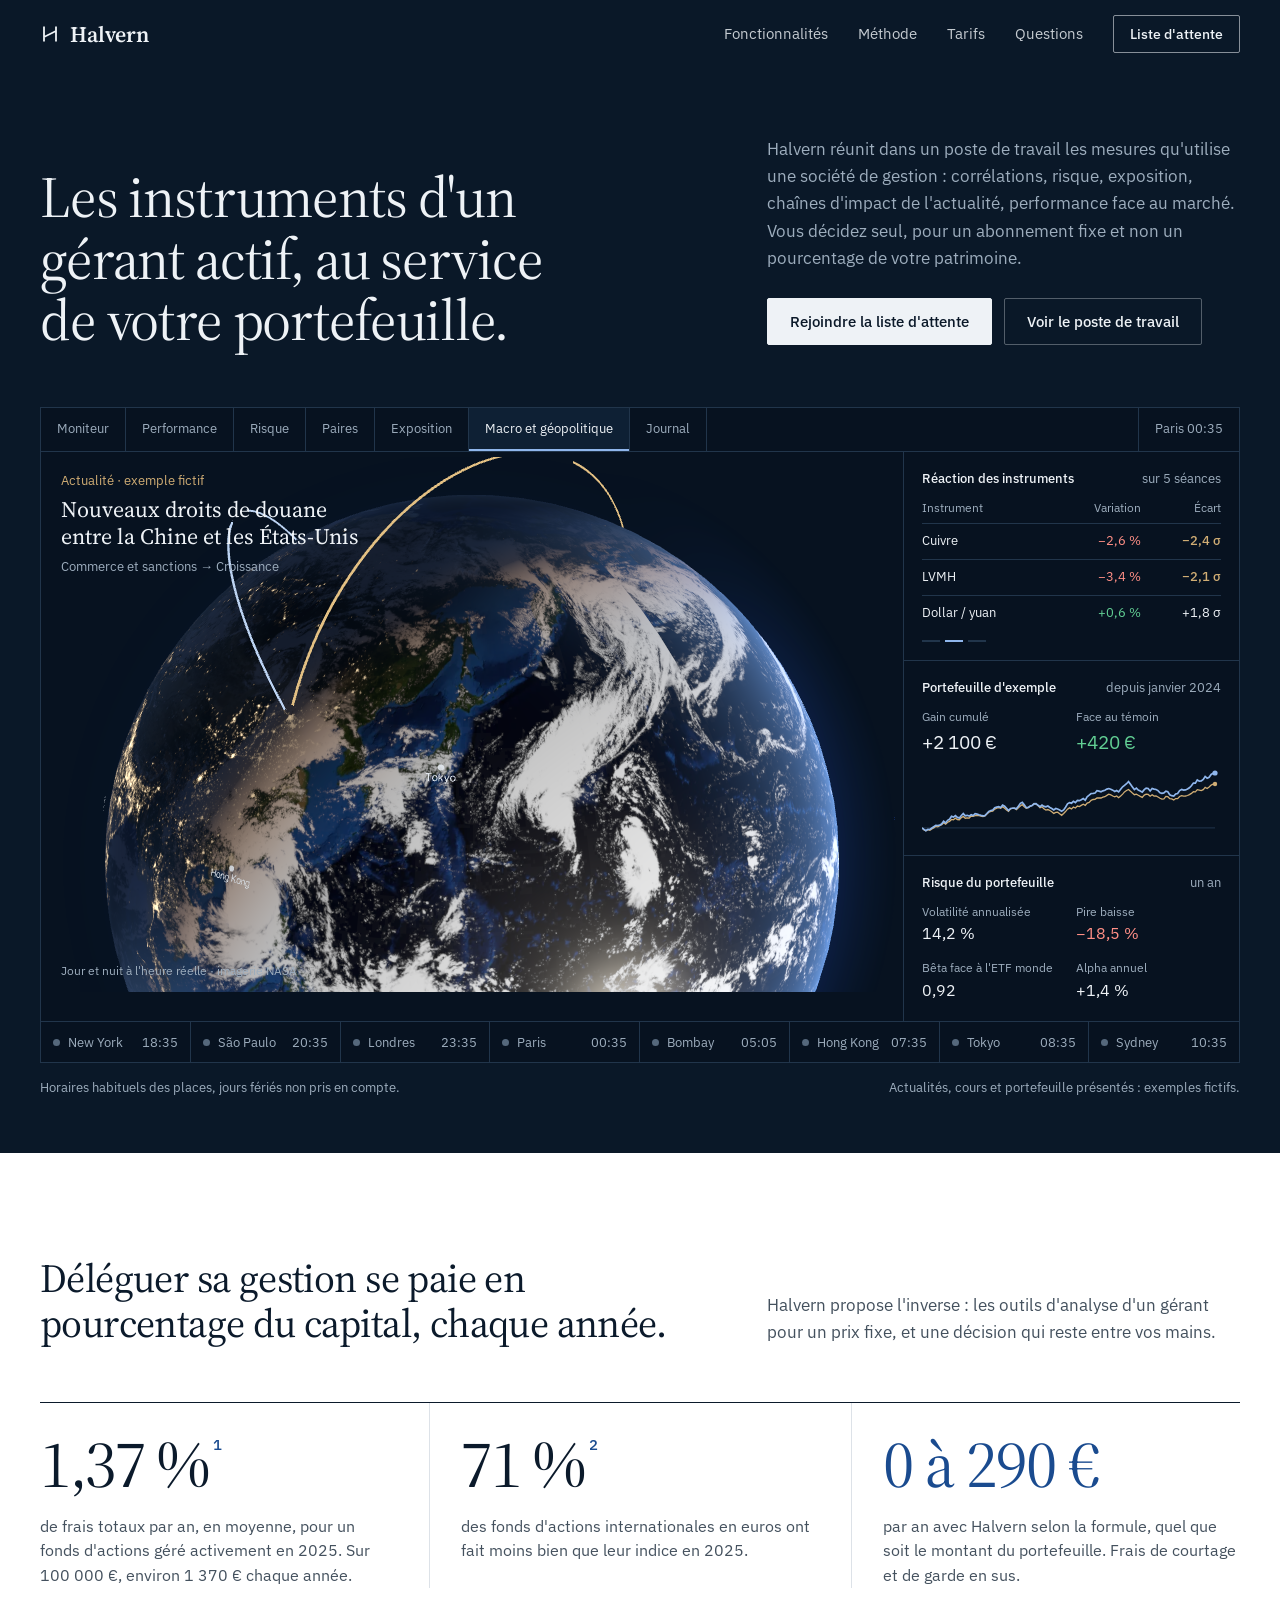
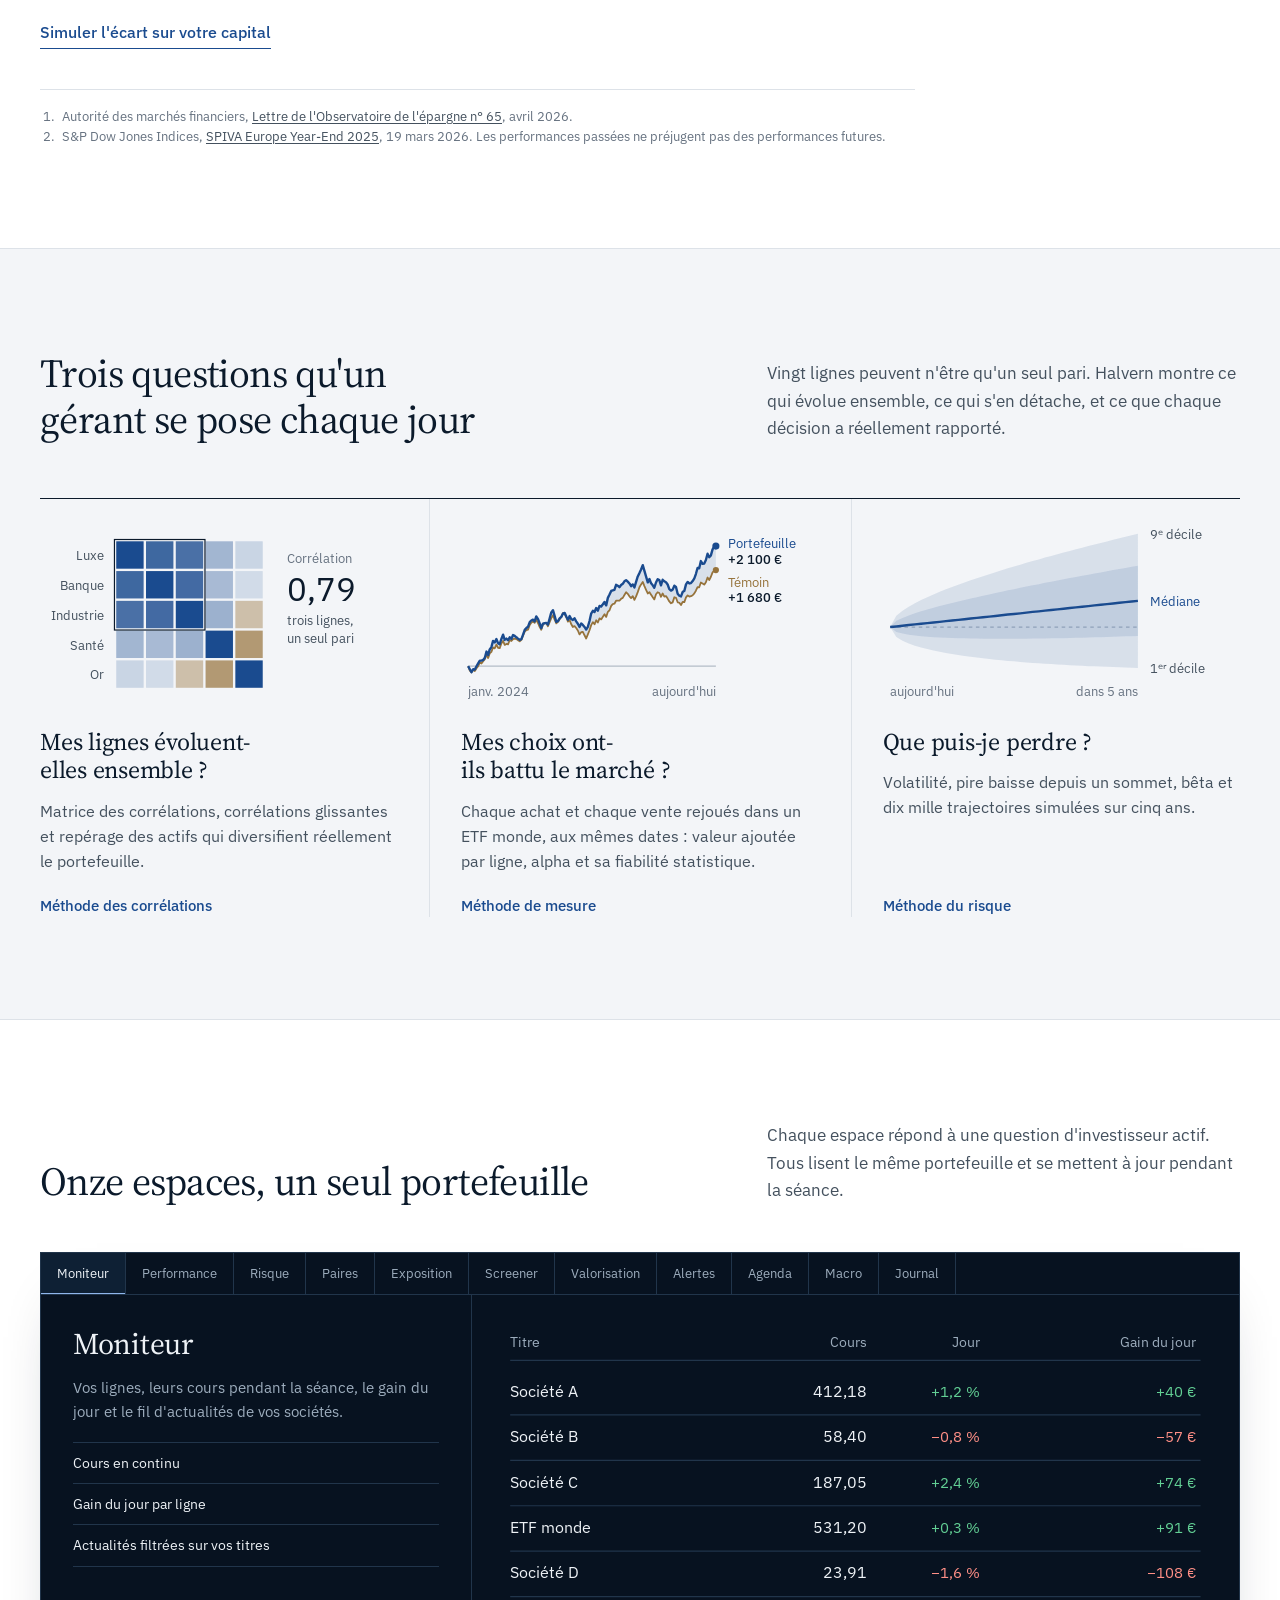
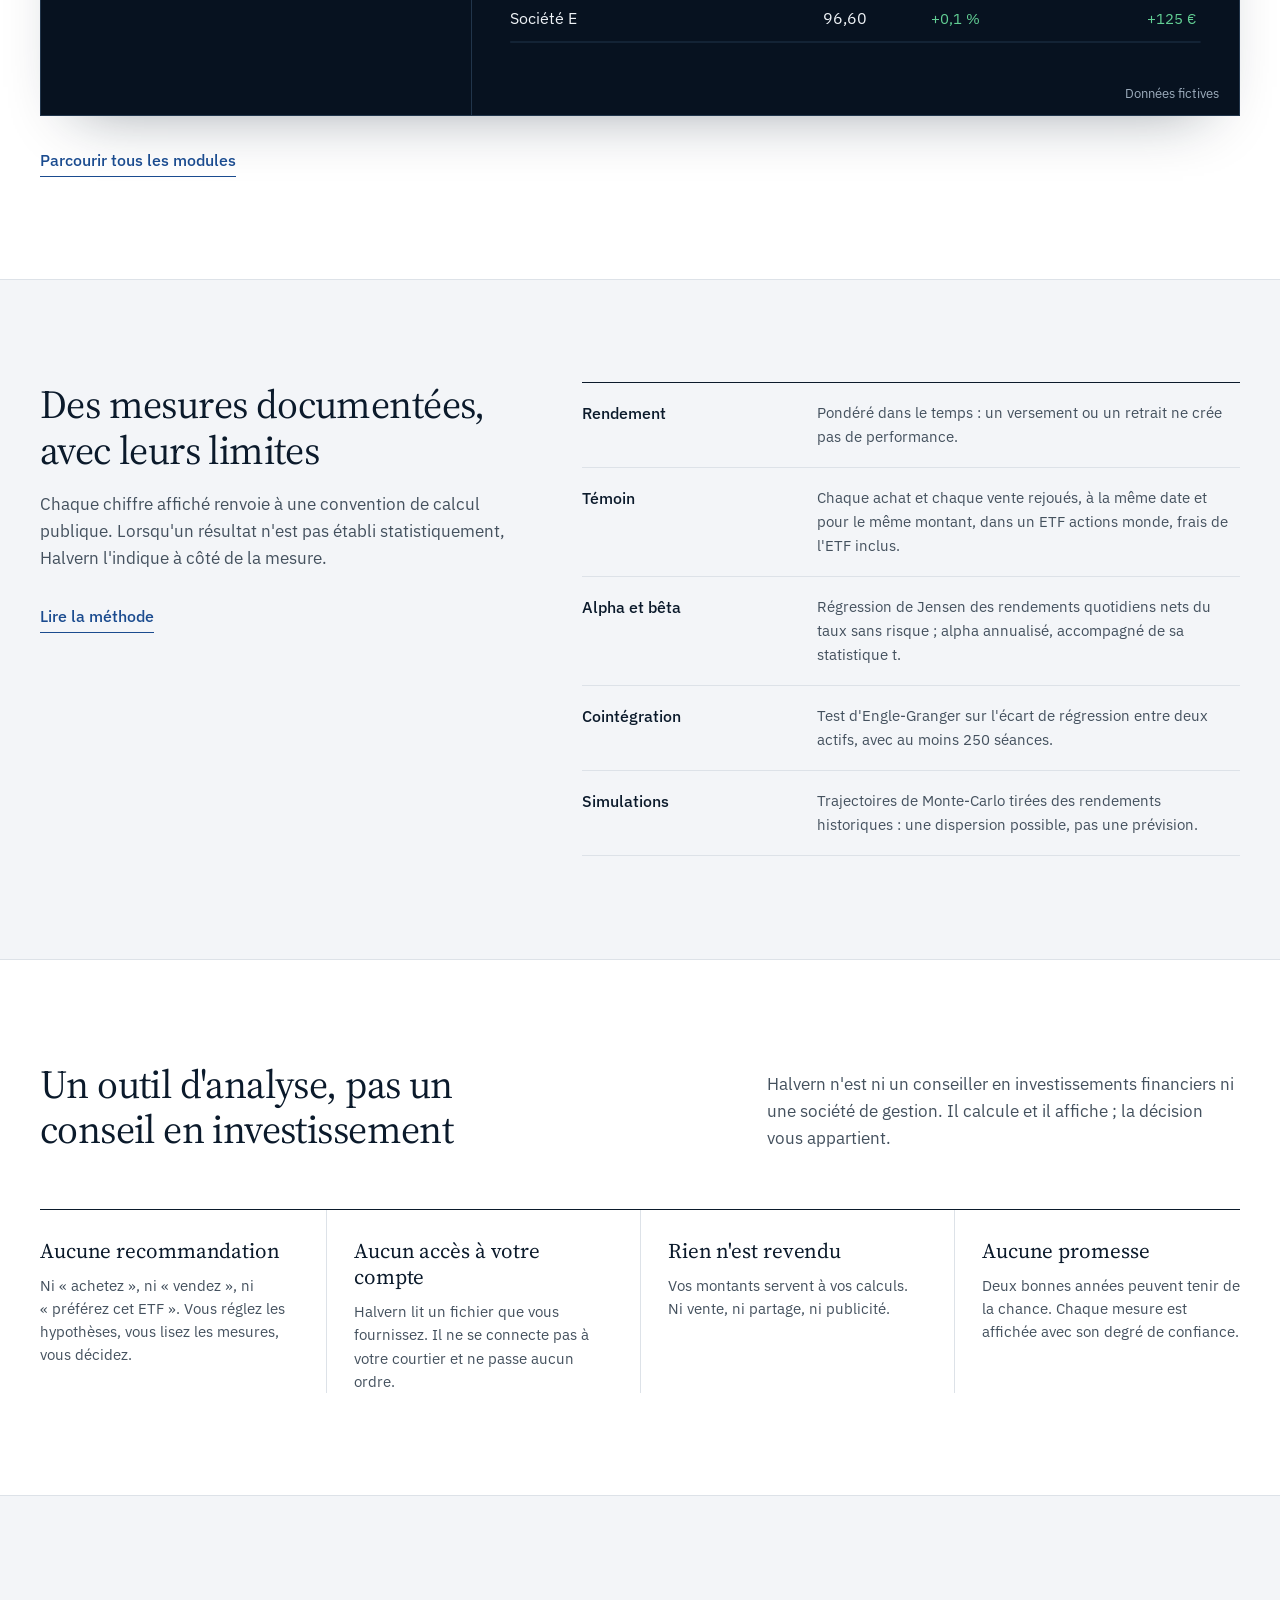
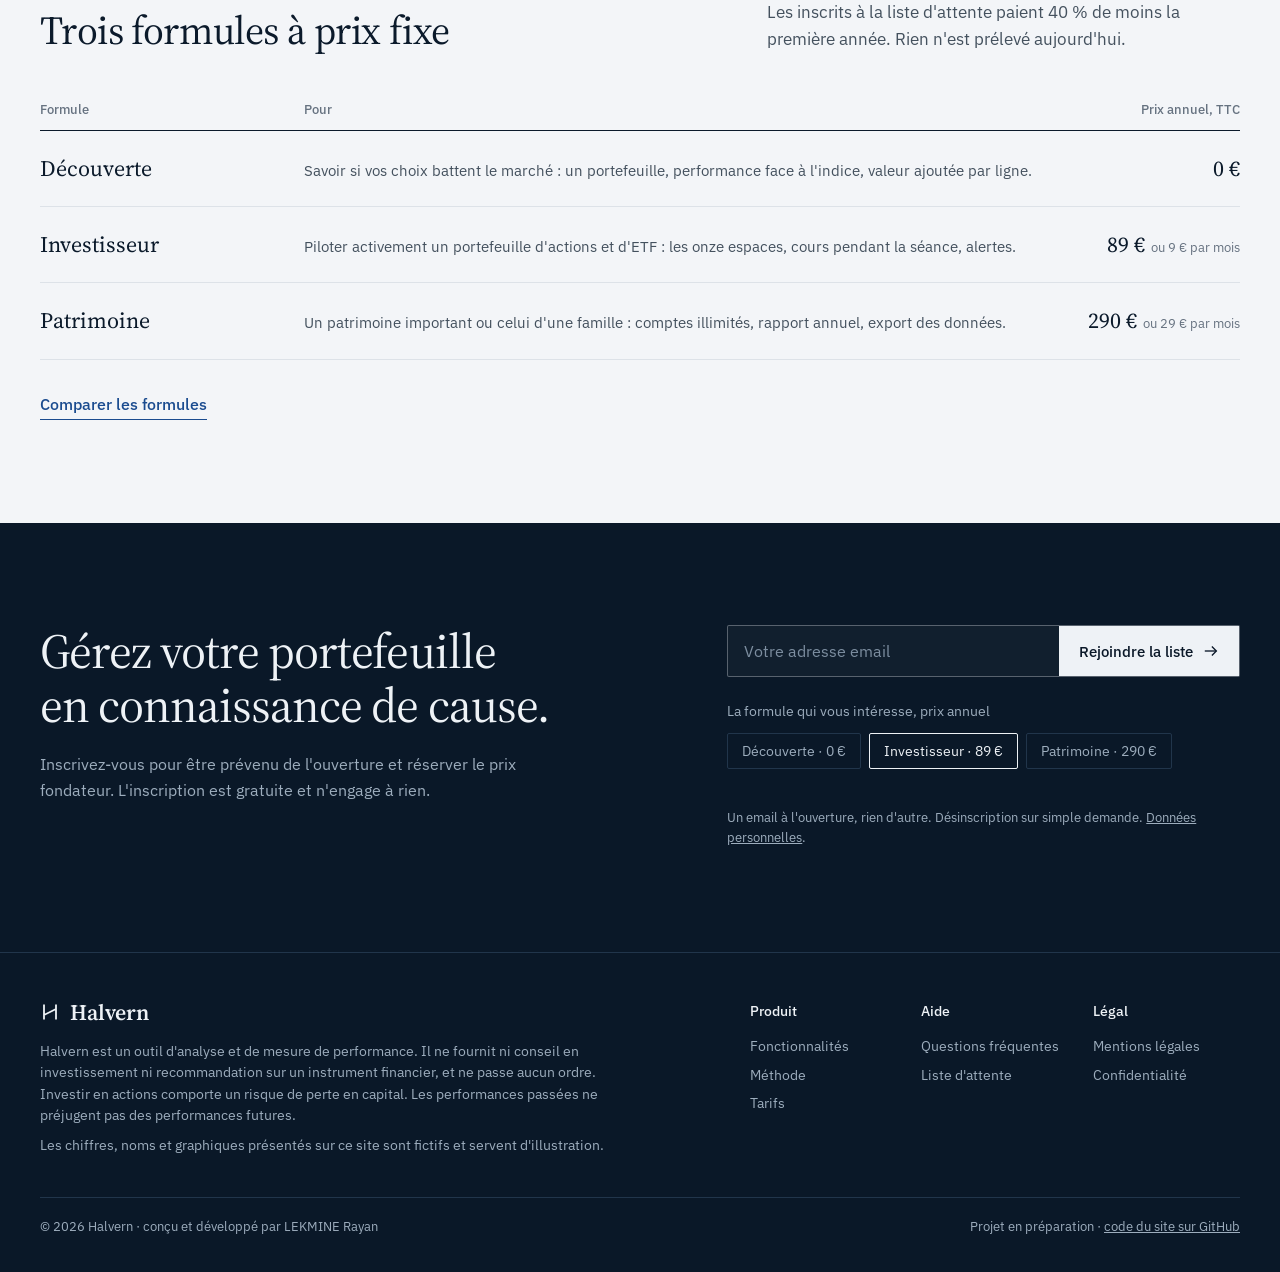
==== commit adc3ab97: "Liste d'attente reliée à Formspree" ====
--- a/index.html
+++ b/index.html
@@ -229,8 +229,9 @@
       <p class="intro">Inscrivez-vous pour être prévenu de l'ouverture et réserver le prix fondateur. L'inscription est gratuite et n'engage à rien.</p>
     </div>
     <div>
-      <form class="formulaire" id="formulaire" novalidate>
+      <form class="formulaire" id="formulaire" novalidate data-action="https://formspree.io/f/xwlovlzv" action="https://formspree.io/f/xwlovlzv" method="post">
         <label class="sr" for="email">Adresse email</label>
+        <input class="sr" type="text" name="_gotcha" tabindex="-1" autocomplete="off" aria-hidden="true">
         <input id="email" name="email" type="email" autocomplete="email" placeholder="Votre adresse email" required>
         <button type="submit">Rejoindre la liste<svg viewBox="0 0 18 18" aria-hidden="true"><line x1="2" y1="9" x2="15" y2="9" stroke="currentColor" stroke-width="1.5"/><polyline points="10,4 15,9 10,14" fill="none" stroke="currentColor" stroke-width="1.5"/></svg></button>
       </form>
@@ -241,7 +242,7 @@
         <label><input type="radio" name="formule" id="f-patrimoine" value="patrimoine"><span>Patrimoine · 290 €</span></label>
       </fieldset>
       <p class="retour" id="retour" aria-live="polite"></p>
-      <p class="mention">Un email à l'ouverture, rien d'autre. Désinscription en un clic.</p>
+      <p class="mention">Un email à l'ouverture, rien d'autre. Désinscription sur simple demande. <a href="mentions.html#confidentialite">Données personnelles</a>.</p>
     </div>
   </div>
 </section>
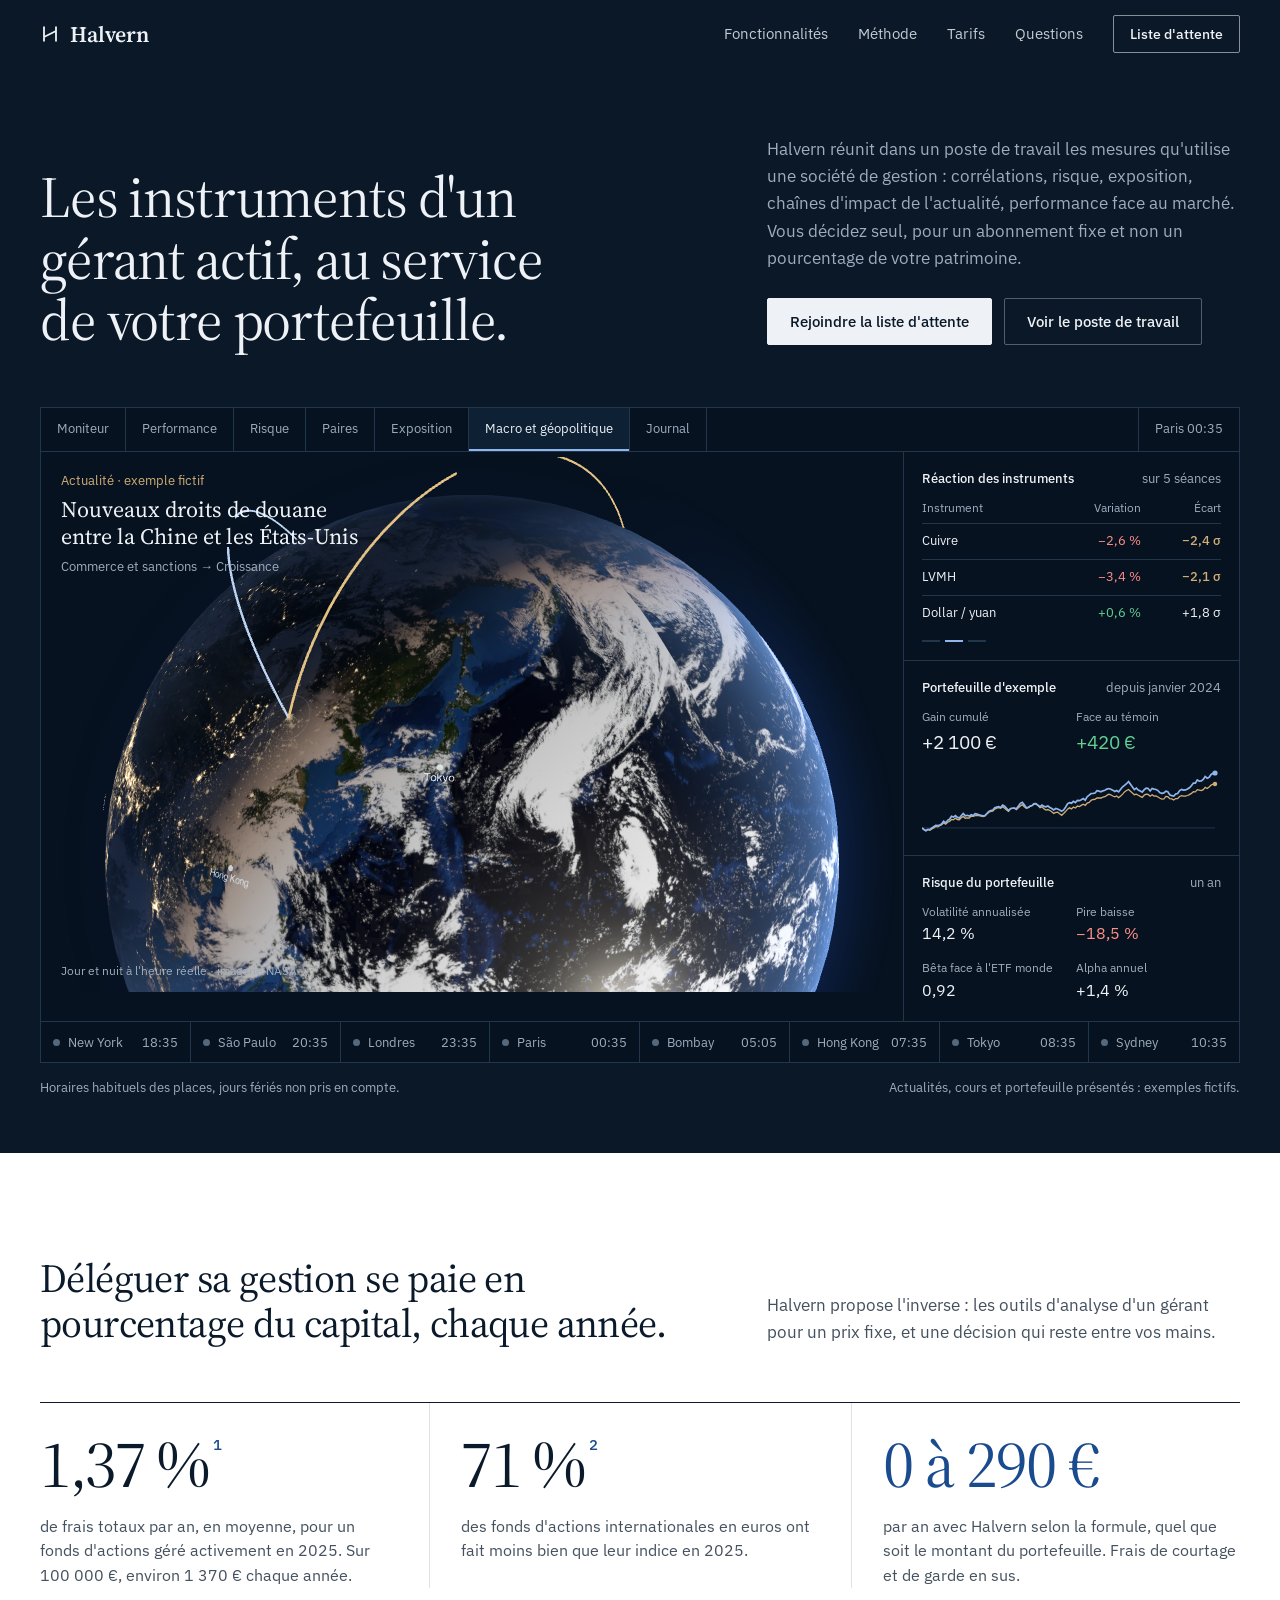
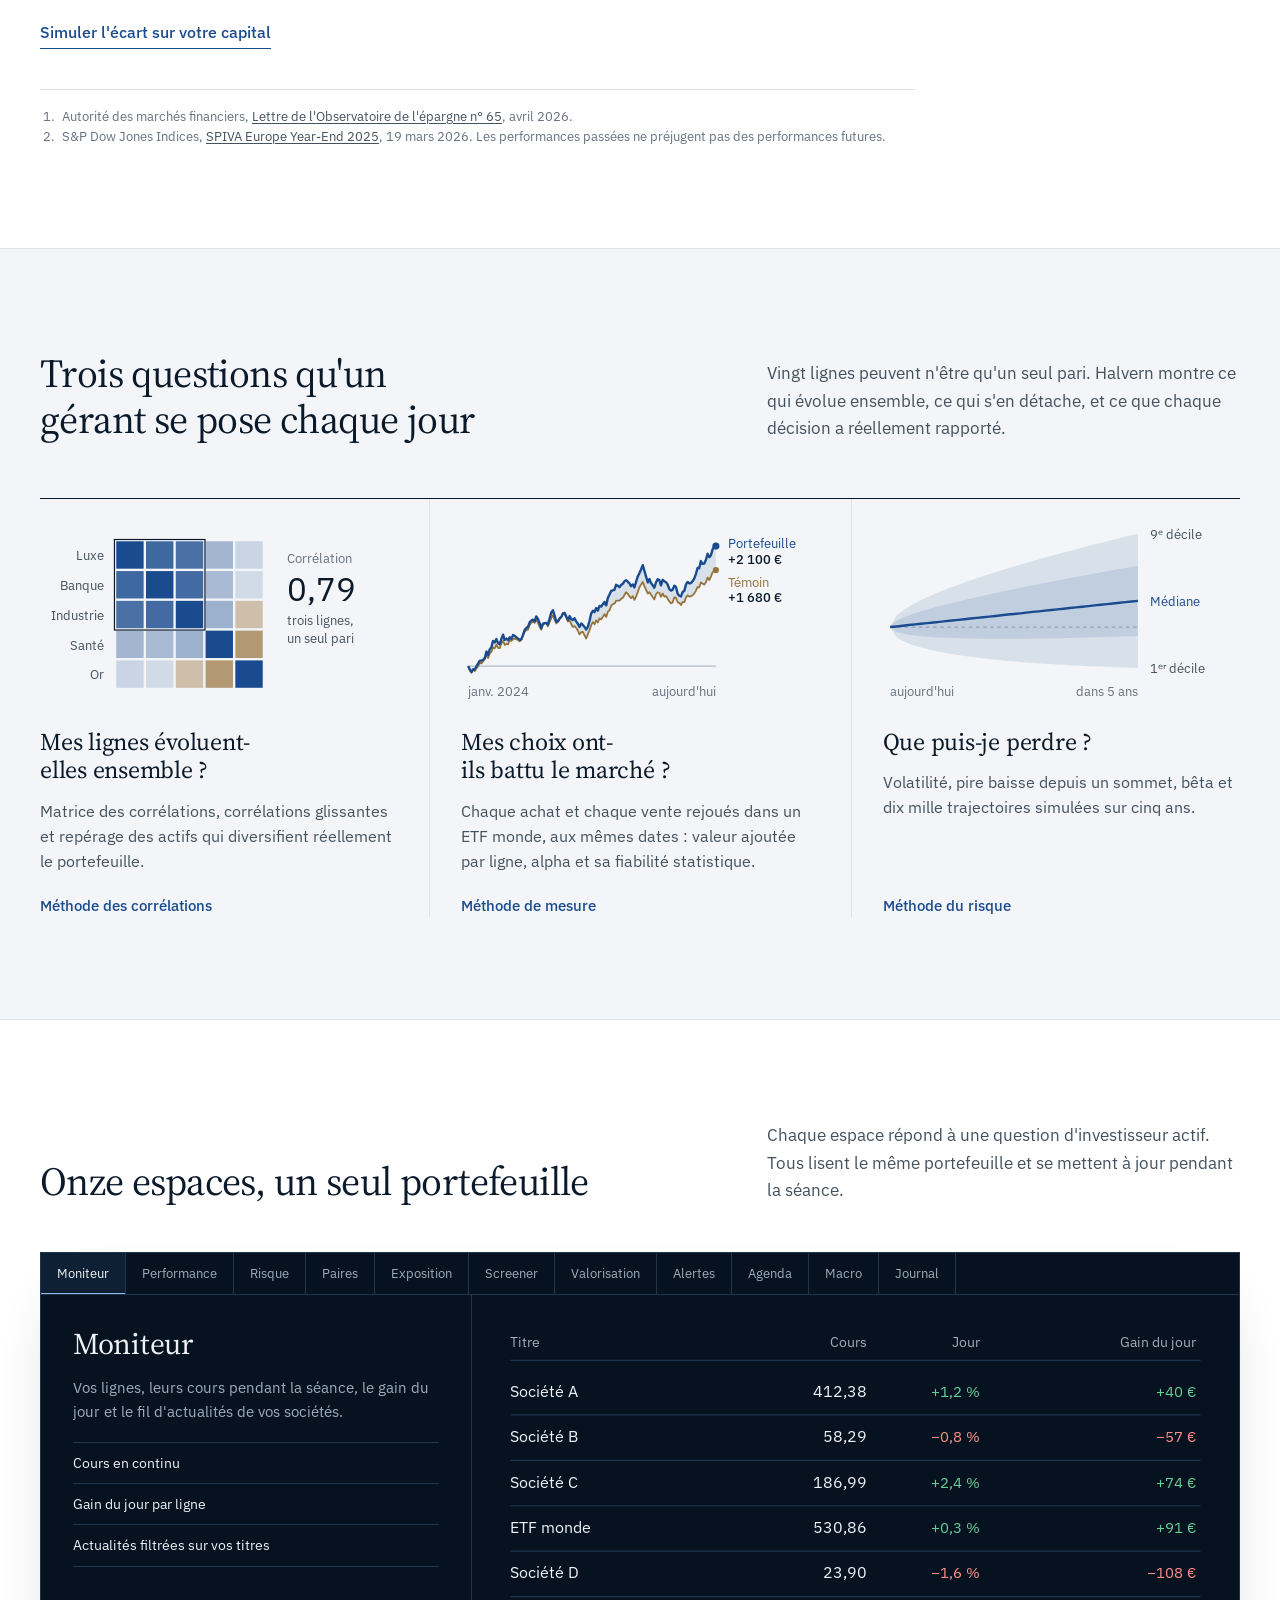
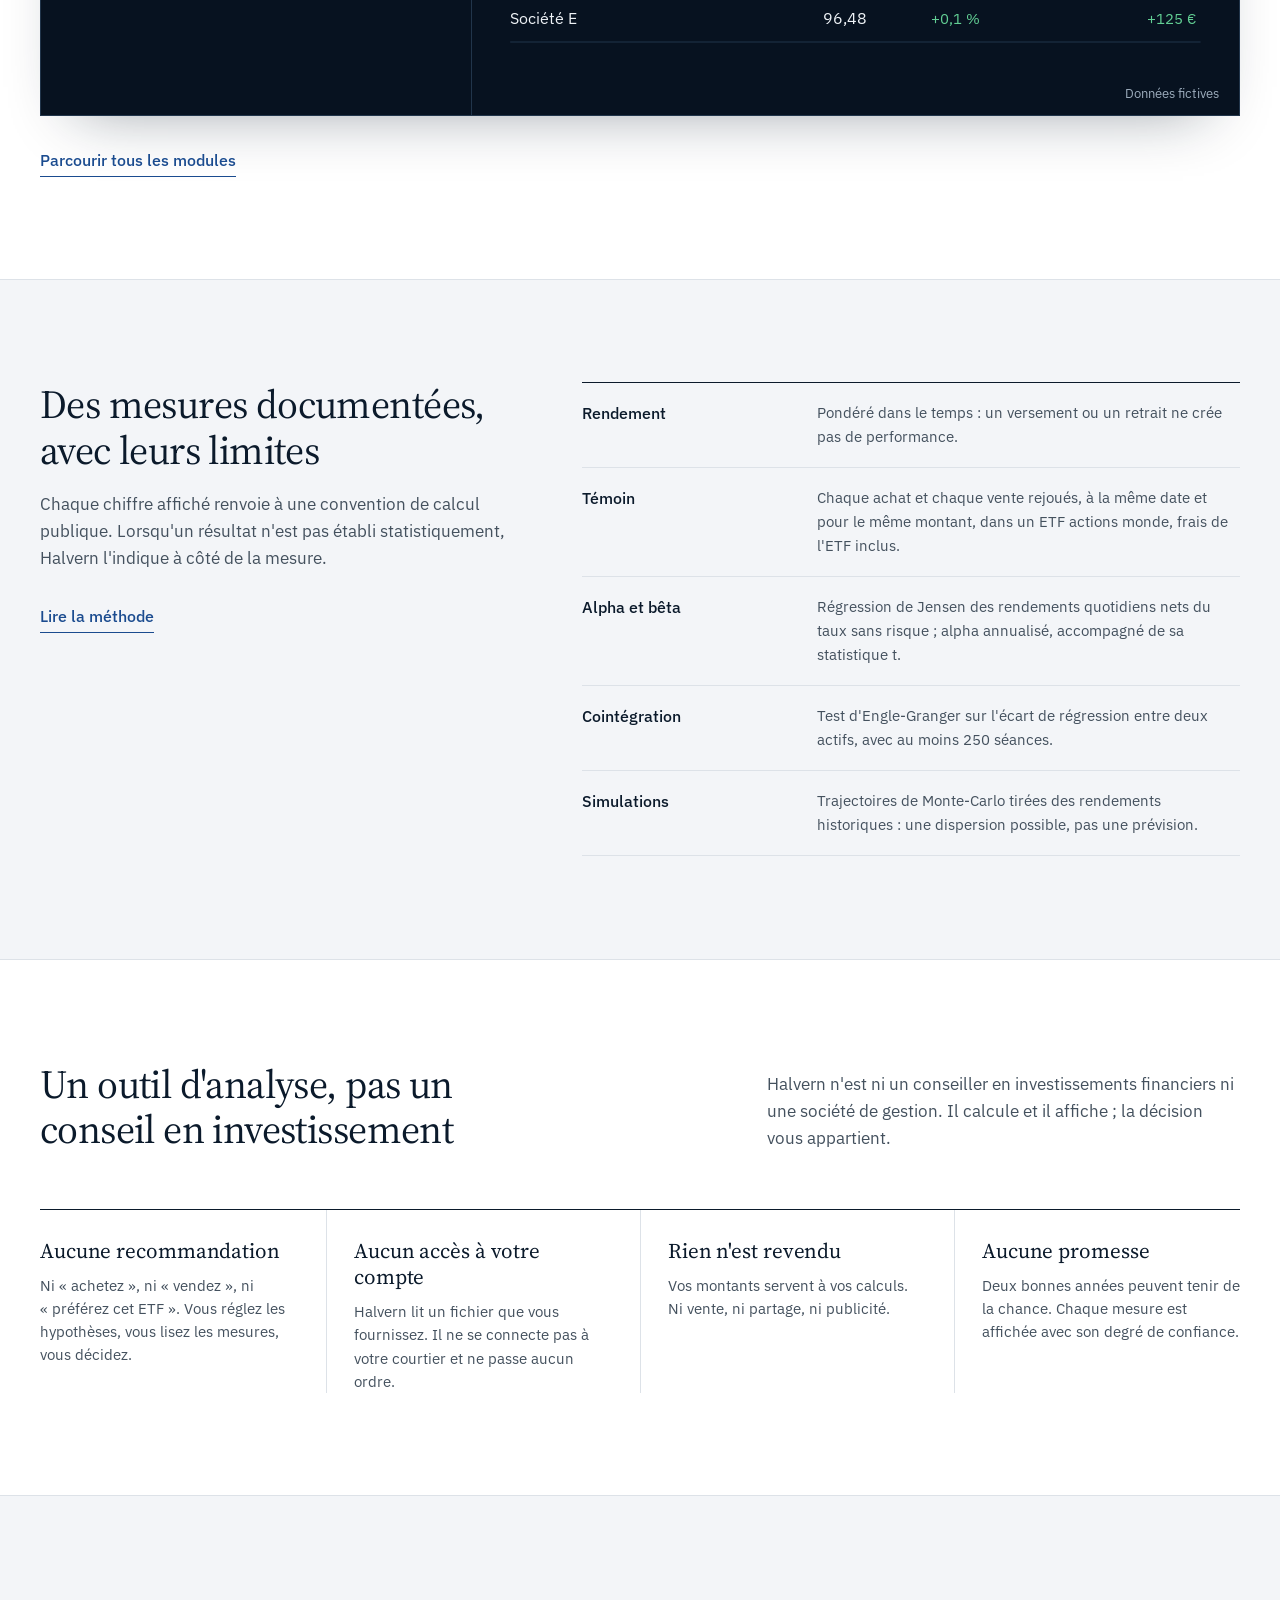
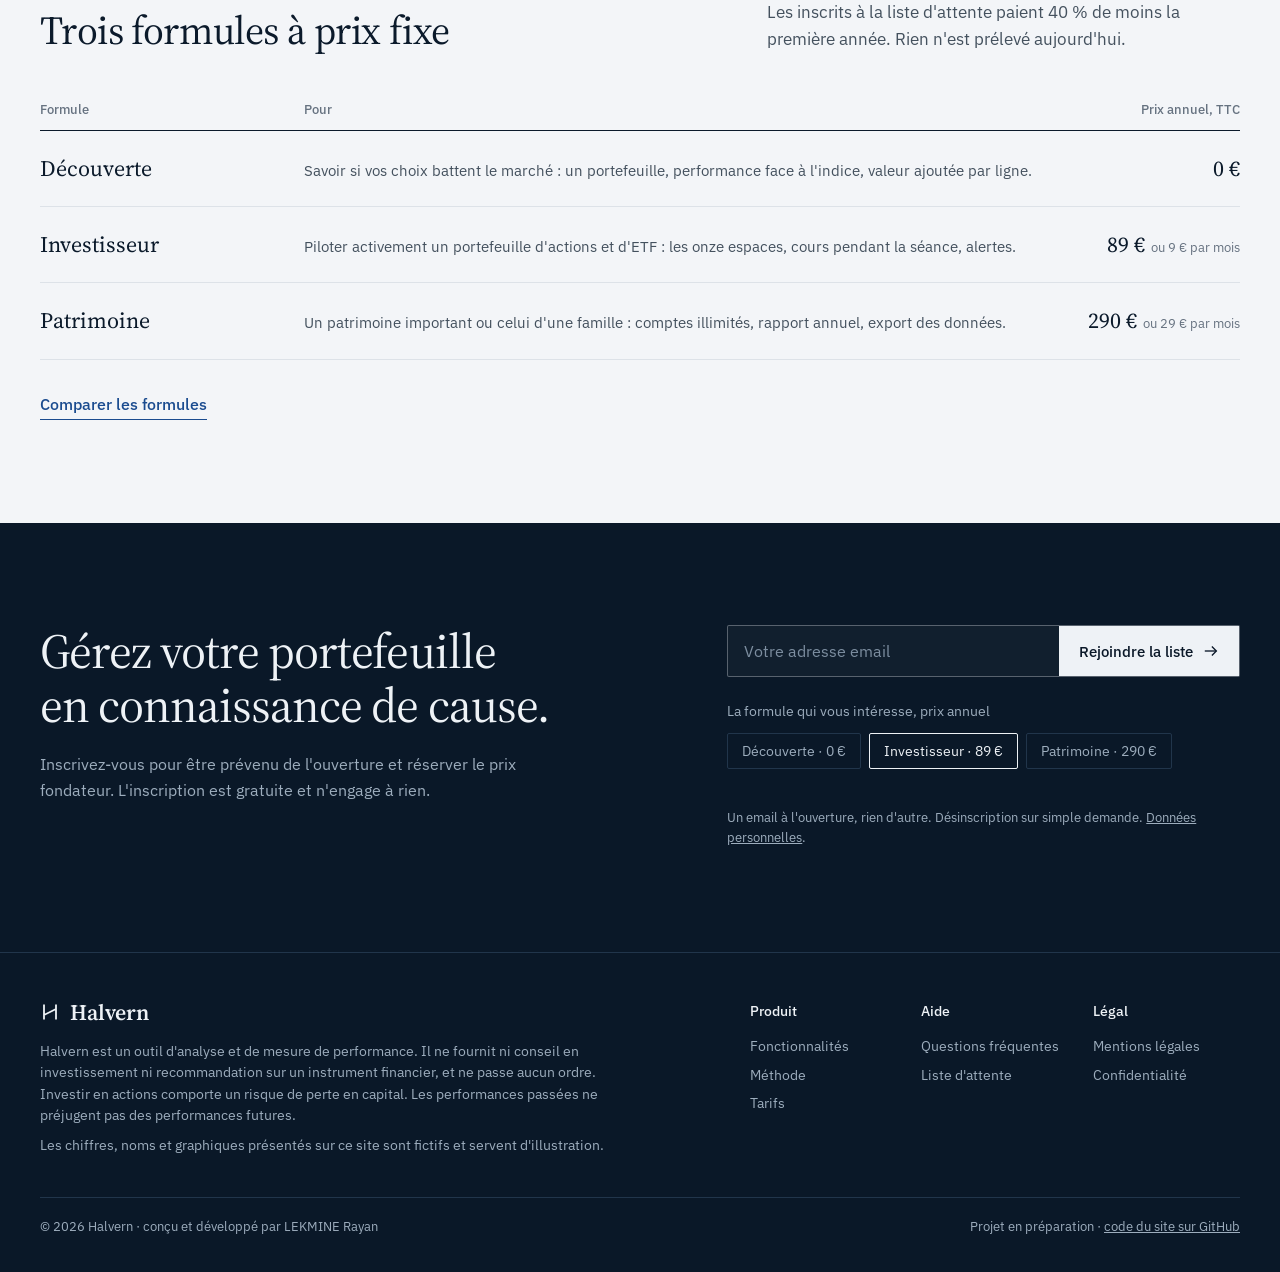
==== commit ababdf5a: "Formule choisie transmise avec l'inscription" ====
--- a/index.html
+++ b/index.html
@@ -237,9 +237,9 @@
       </form>
       <fieldset class="choix-formule" id="choix-formule">
         <legend>La formule qui vous intéresse, prix annuel</legend>
-        <label><input type="radio" name="formule" id="f-decouverte" value="decouverte"><span>Découverte · 0 €</span></label>
-        <label><input type="radio" name="formule" id="f-investisseur" value="investisseur" checked><span>Investisseur · 89 €</span></label>
-        <label><input type="radio" name="formule" id="f-patrimoine" value="patrimoine"><span>Patrimoine · 290 €</span></label>
+        <label><input type="radio" form="formulaire" name="formule" id="f-decouverte" value="decouverte"><span>Découverte · 0 €</span></label>
+        <label><input type="radio" form="formulaire" name="formule" id="f-investisseur" value="investisseur" checked><span>Investisseur · 89 €</span></label>
+        <label><input type="radio" form="formulaire" name="formule" id="f-patrimoine" value="patrimoine"><span>Patrimoine · 290 €</span></label>
       </fieldset>
       <p class="retour" id="retour" aria-live="polite"></p>
       <p class="mention">Un email à l'ouverture, rien d'autre. Désinscription sur simple demande. <a href="mentions.html#confidentialite">Données personnelles</a>.</p>
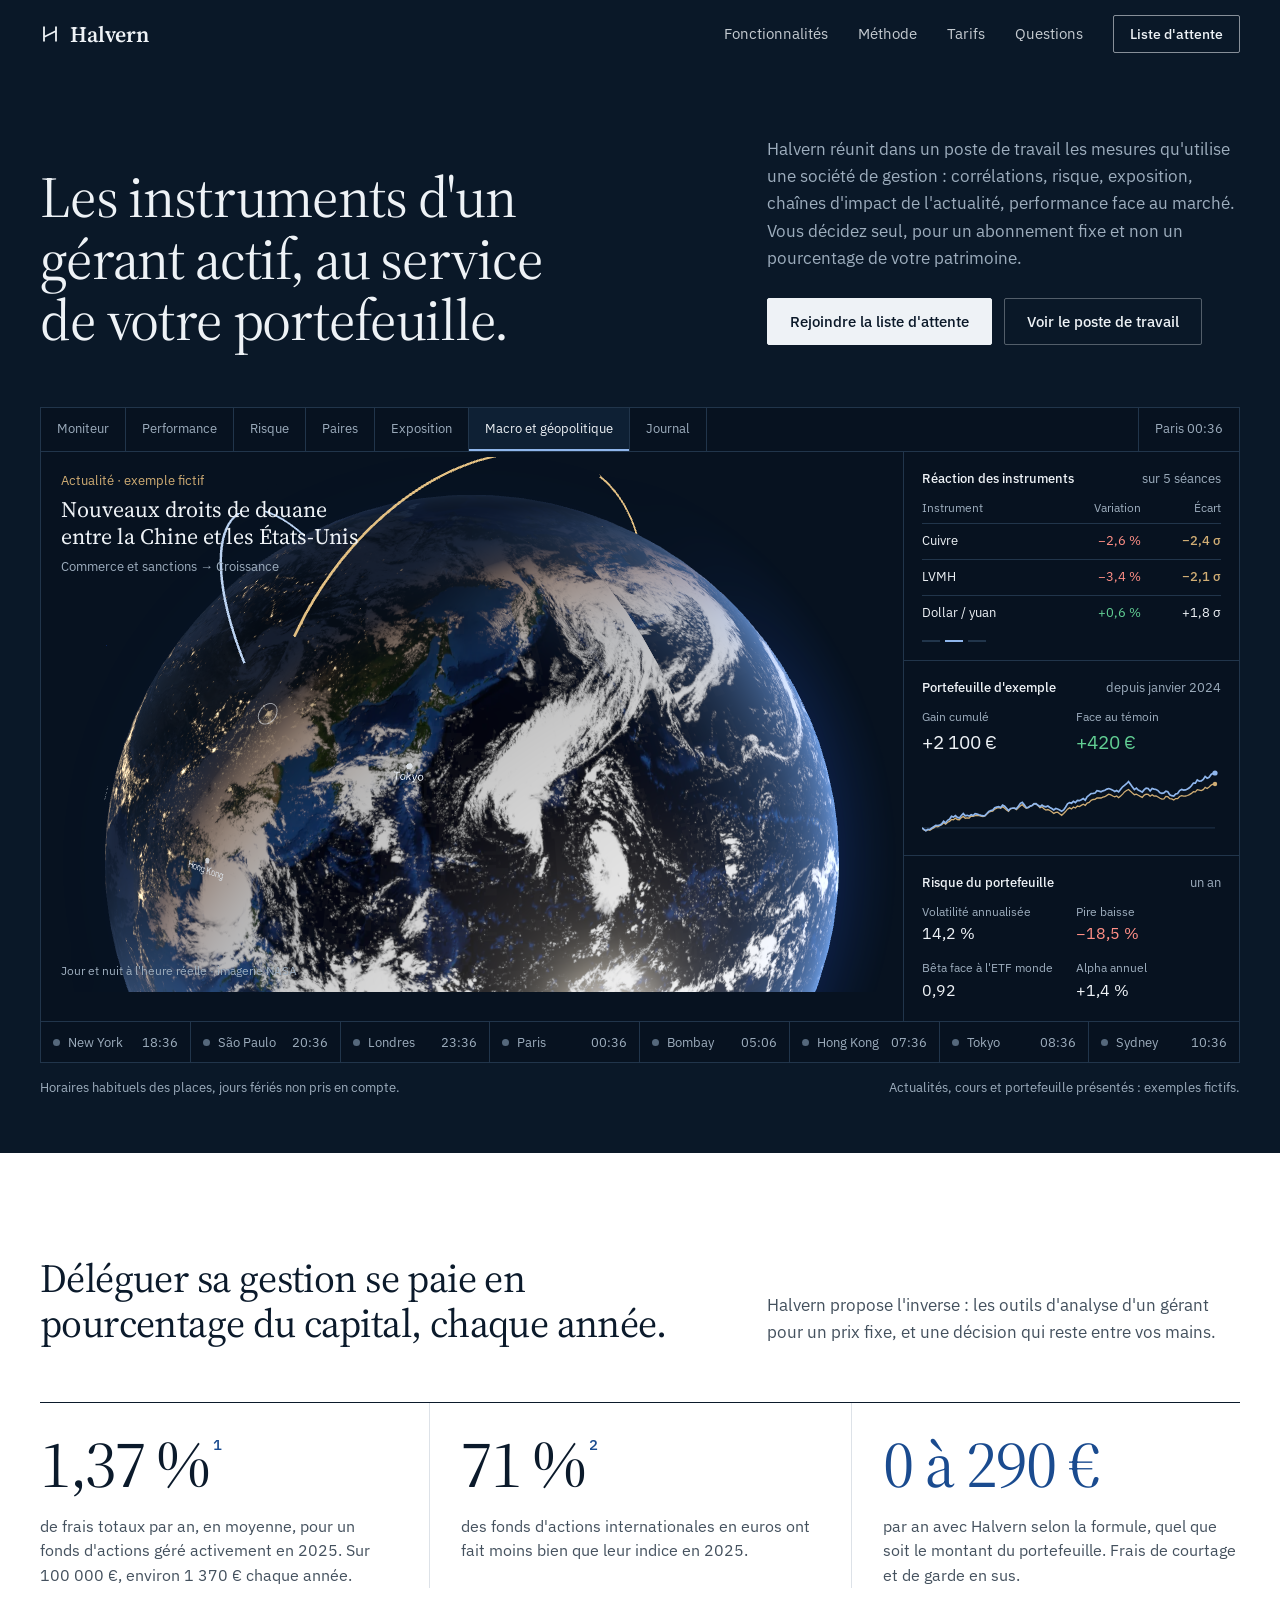
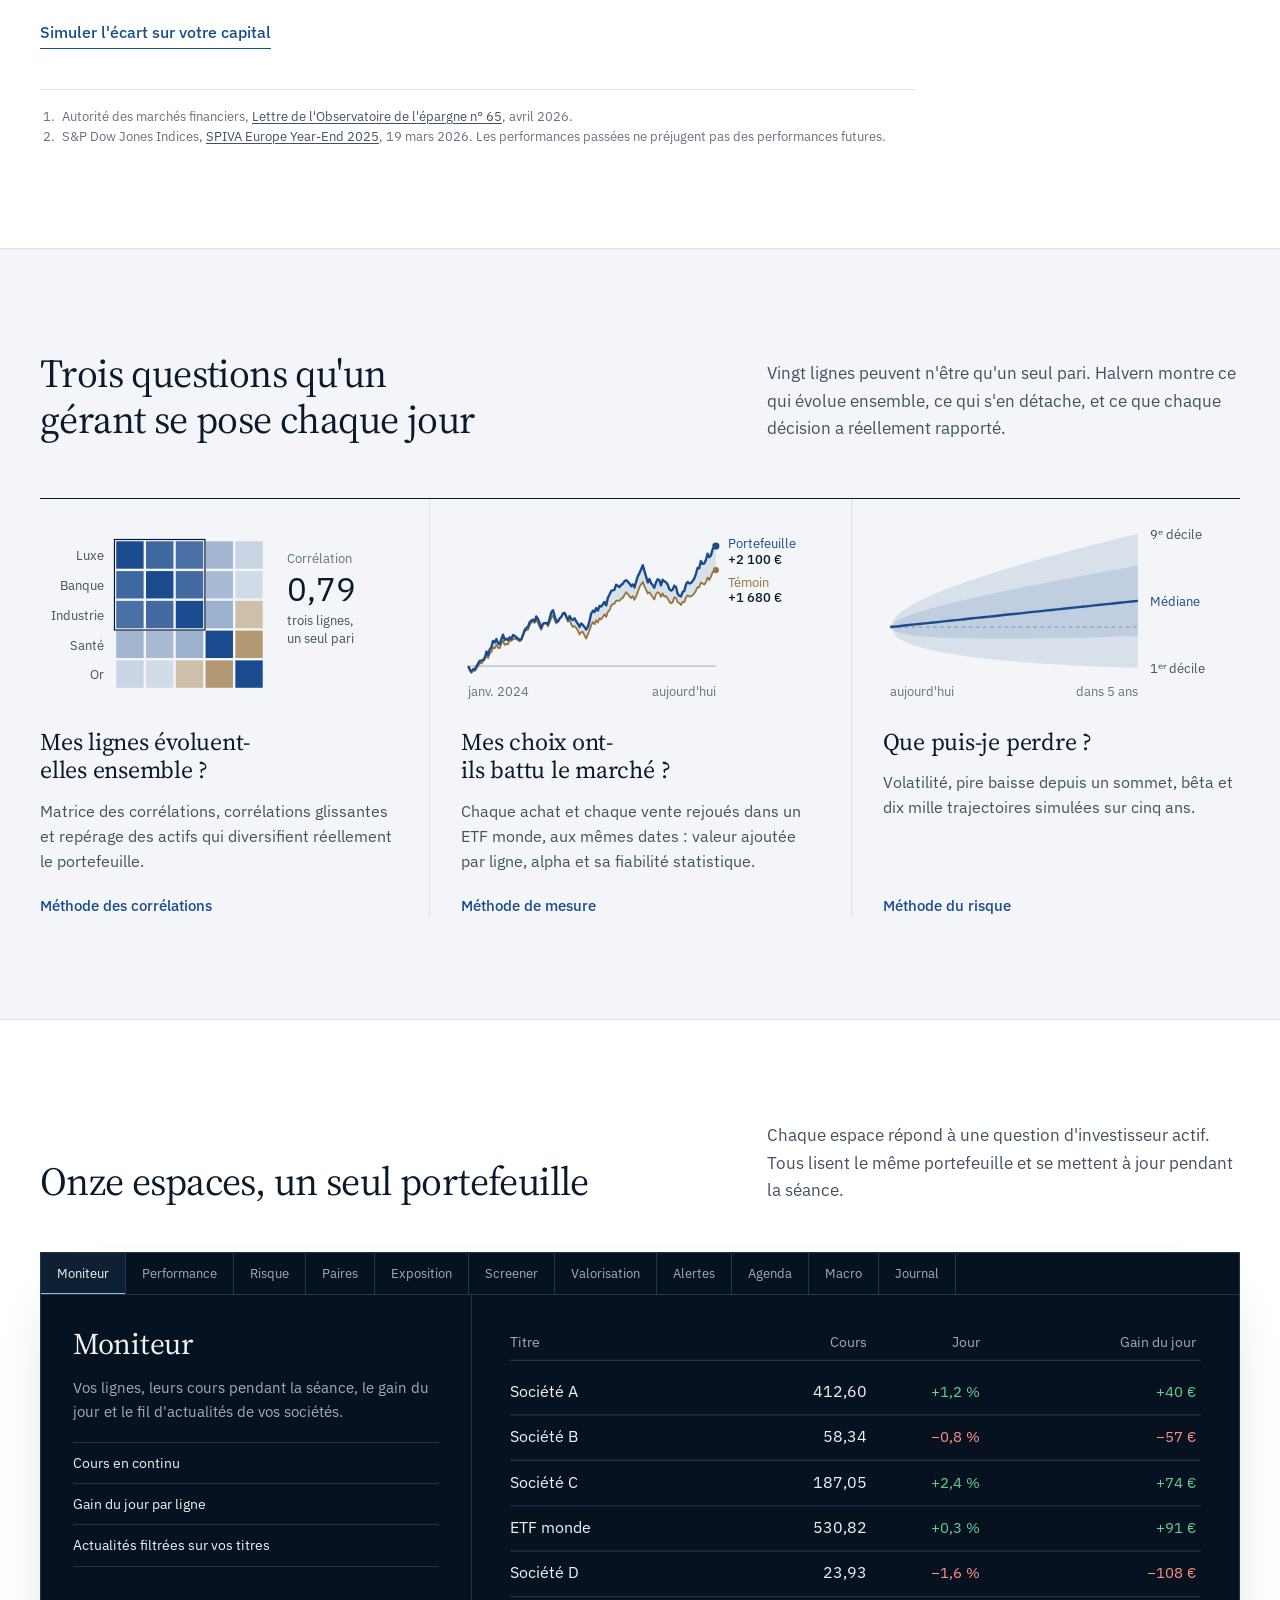
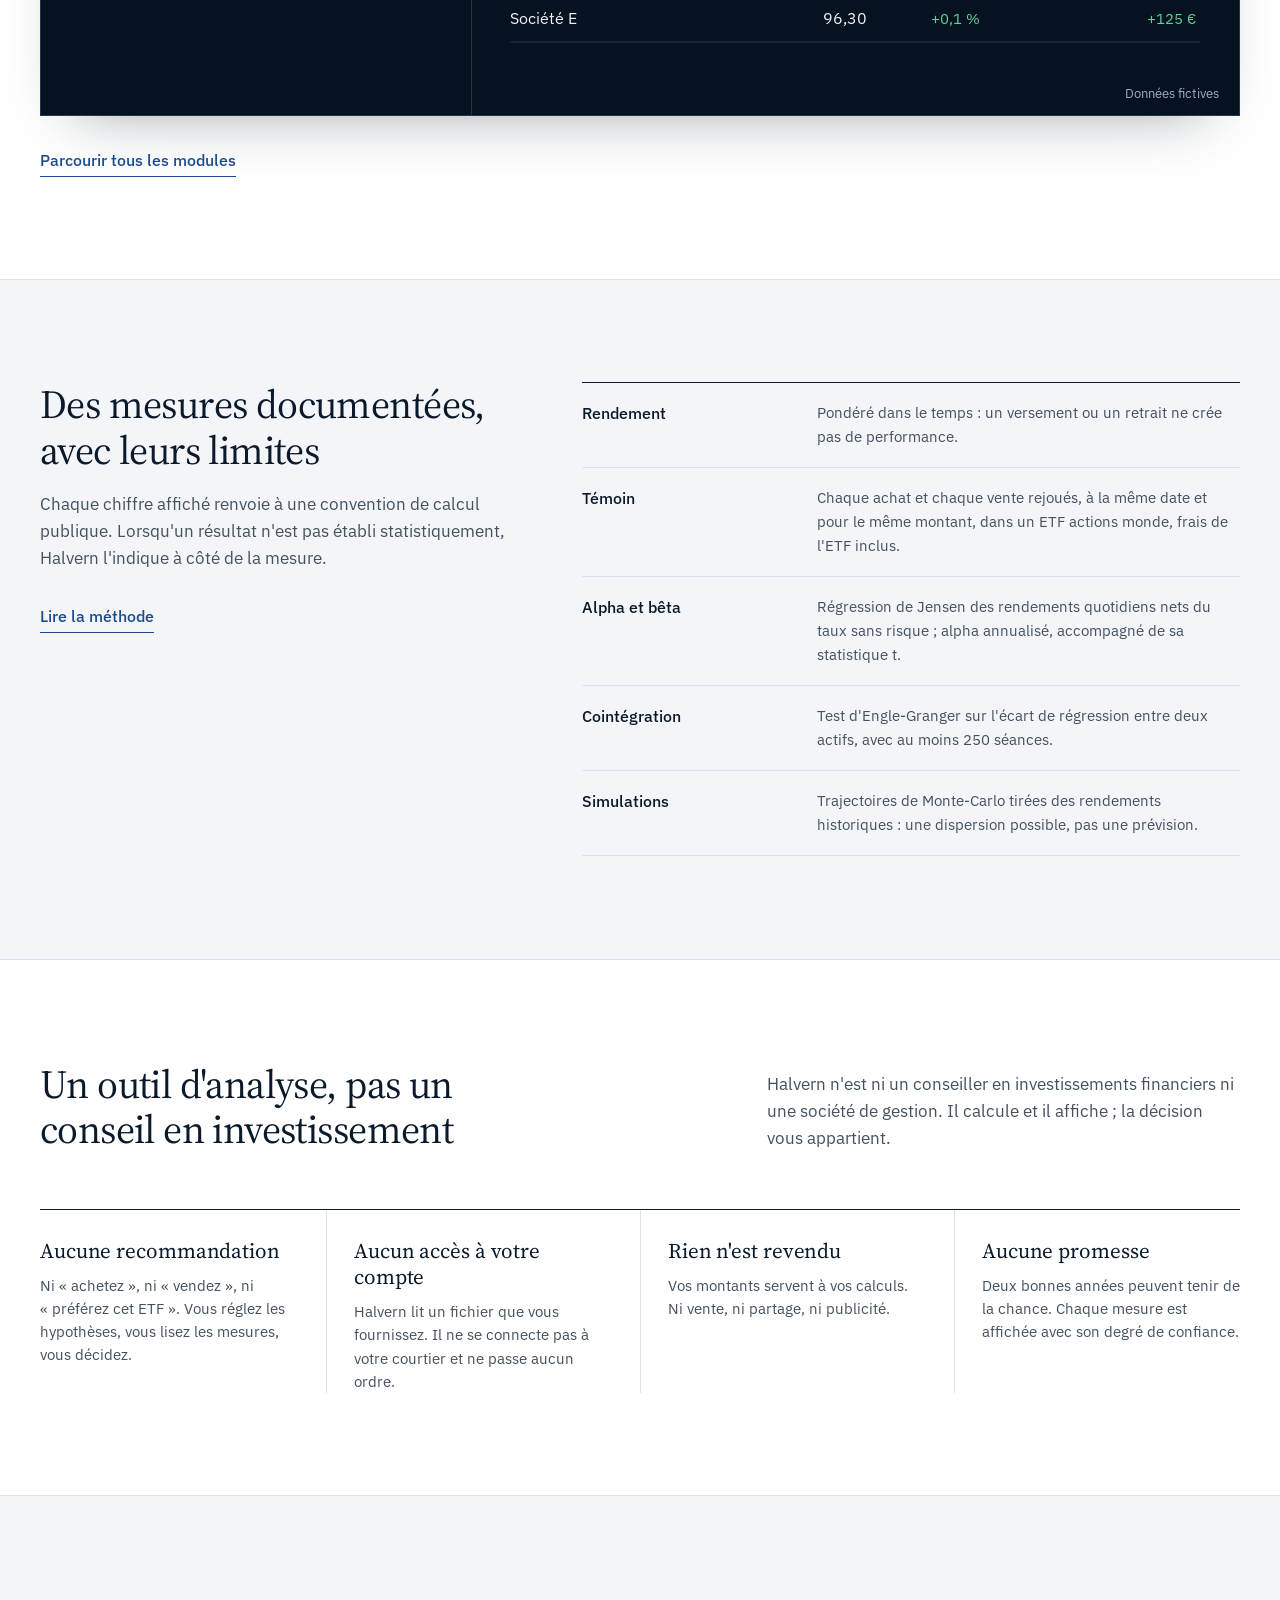
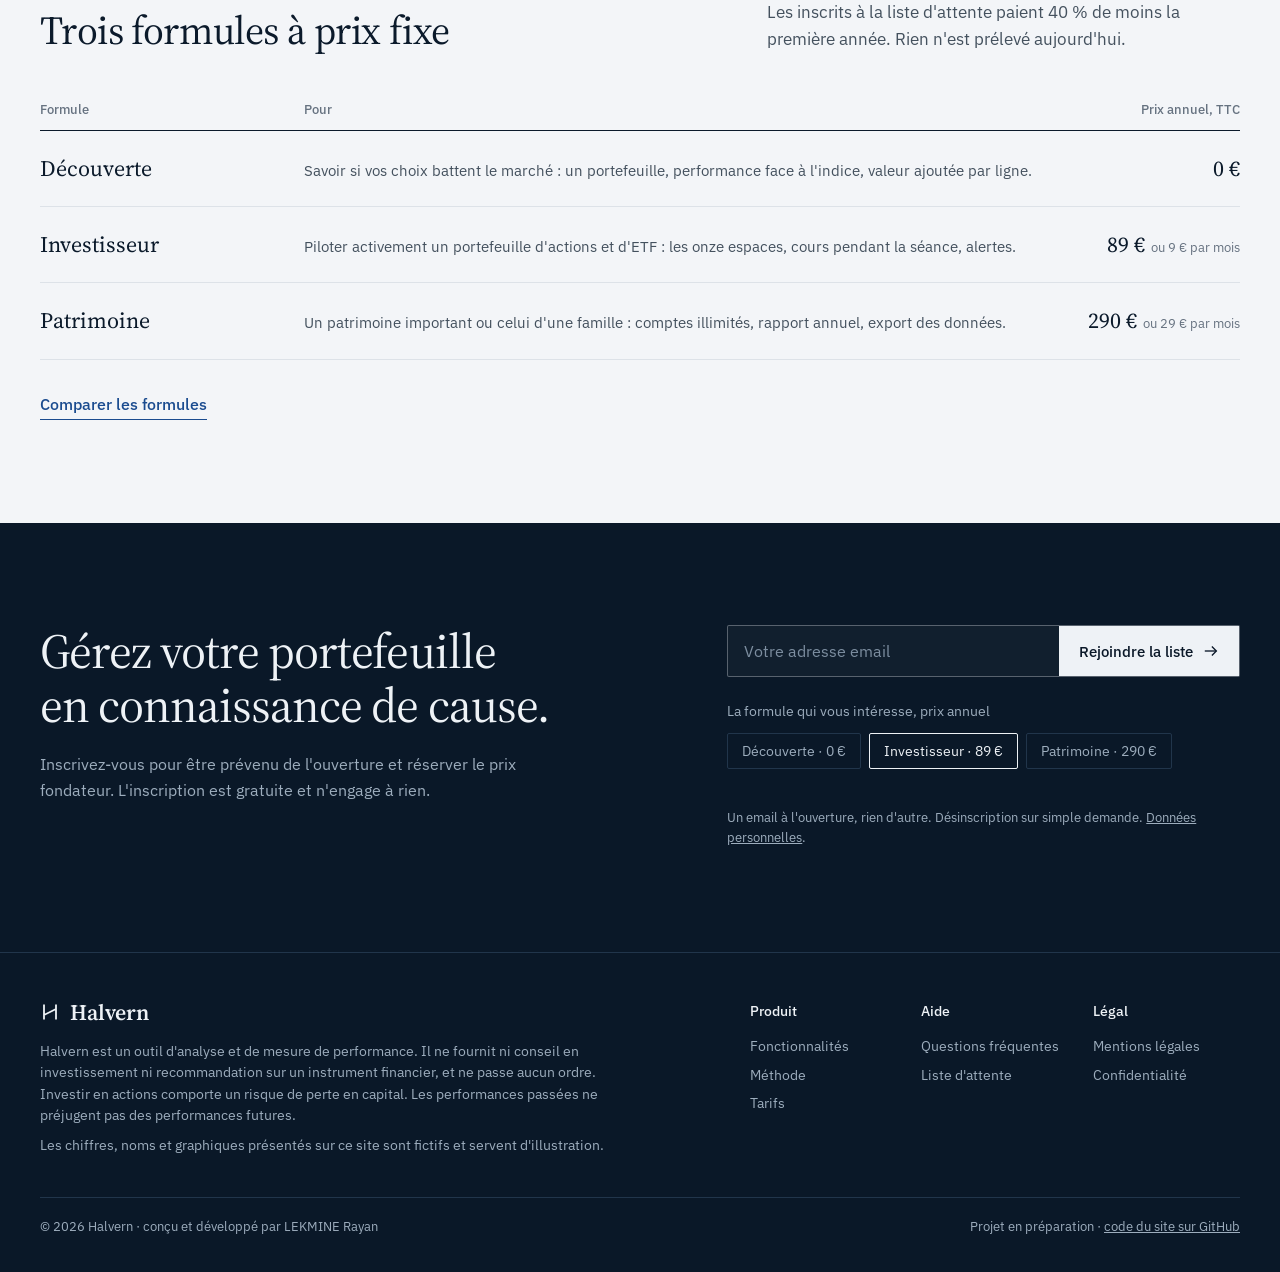
==== commit 3eab7992: "Nouvelle adresse du formulaire de liste d'attente" ====
--- a/index.html
+++ b/index.html
@@ -229,7 +229,7 @@
       <p class="intro">Inscrivez-vous pour être prévenu de l'ouverture et réserver le prix fondateur. L'inscription est gratuite et n'engage à rien.</p>
     </div>
     <div>
-      <form class="formulaire" id="formulaire" novalidate data-action="https://formspree.io/f/xwlovlzv" action="https://formspree.io/f/xwlovlzv" method="post">
+      <form class="formulaire" id="formulaire" novalidate data-action="https://formspree.io/f/xeageaww" action="https://formspree.io/f/xeageaww" method="post">
         <label class="sr" for="email">Adresse email</label>
         <input class="sr" type="text" name="_gotcha" tabindex="-1" autocomplete="off" aria-hidden="true">
         <input id="email" name="email" type="email" autocomplete="email" placeholder="Votre adresse email" required>
